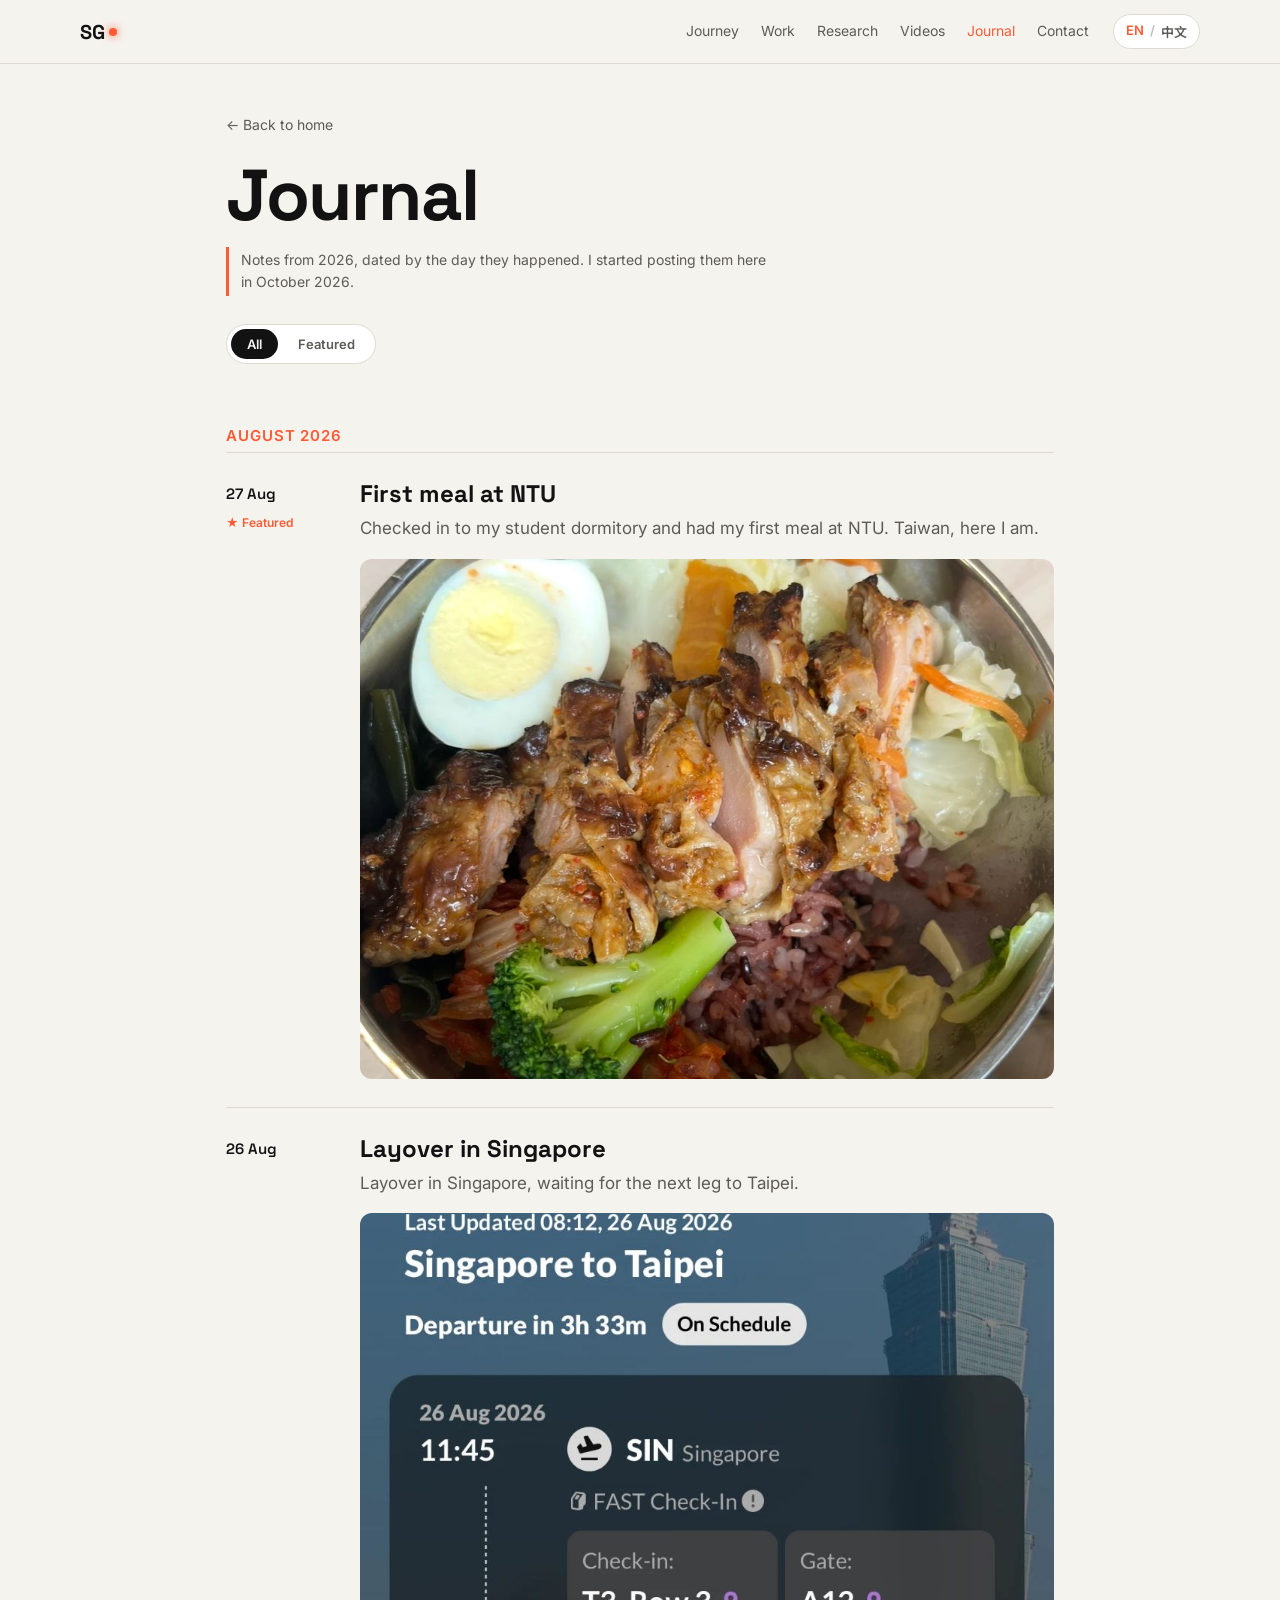
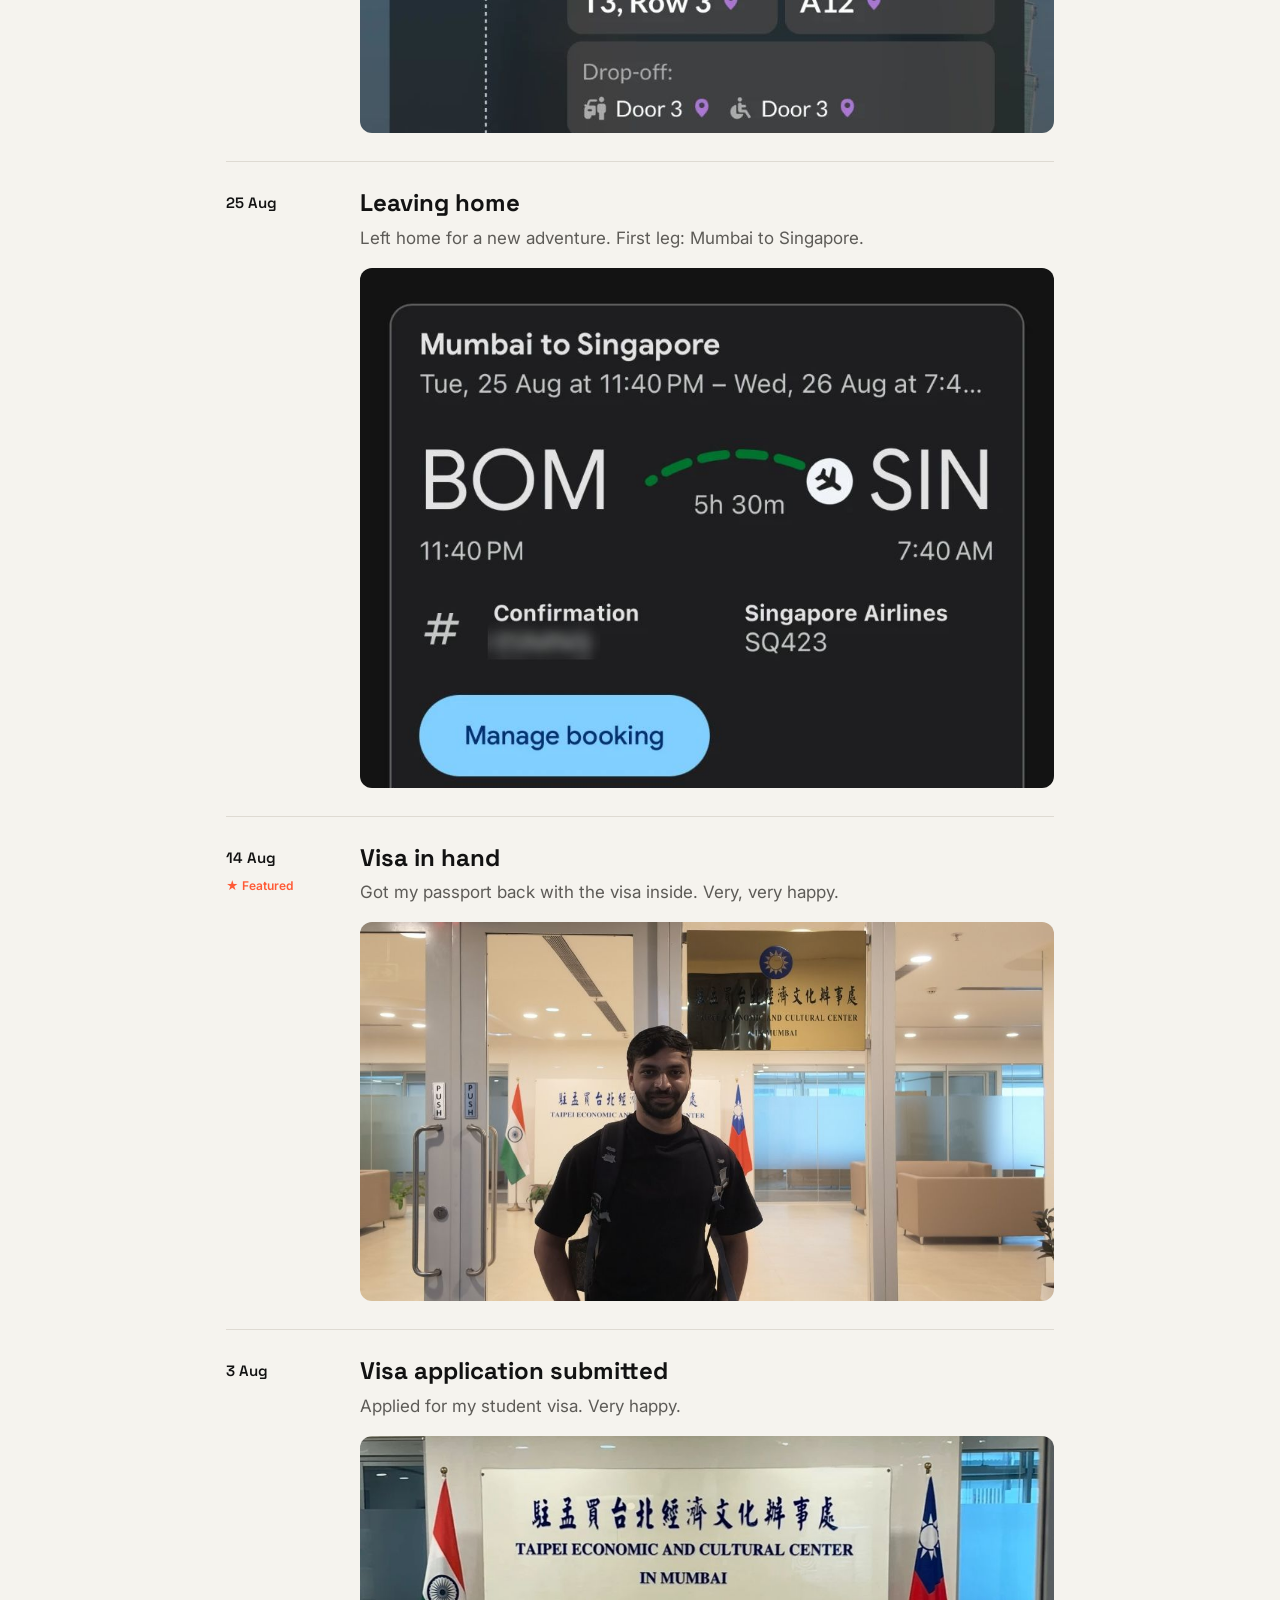
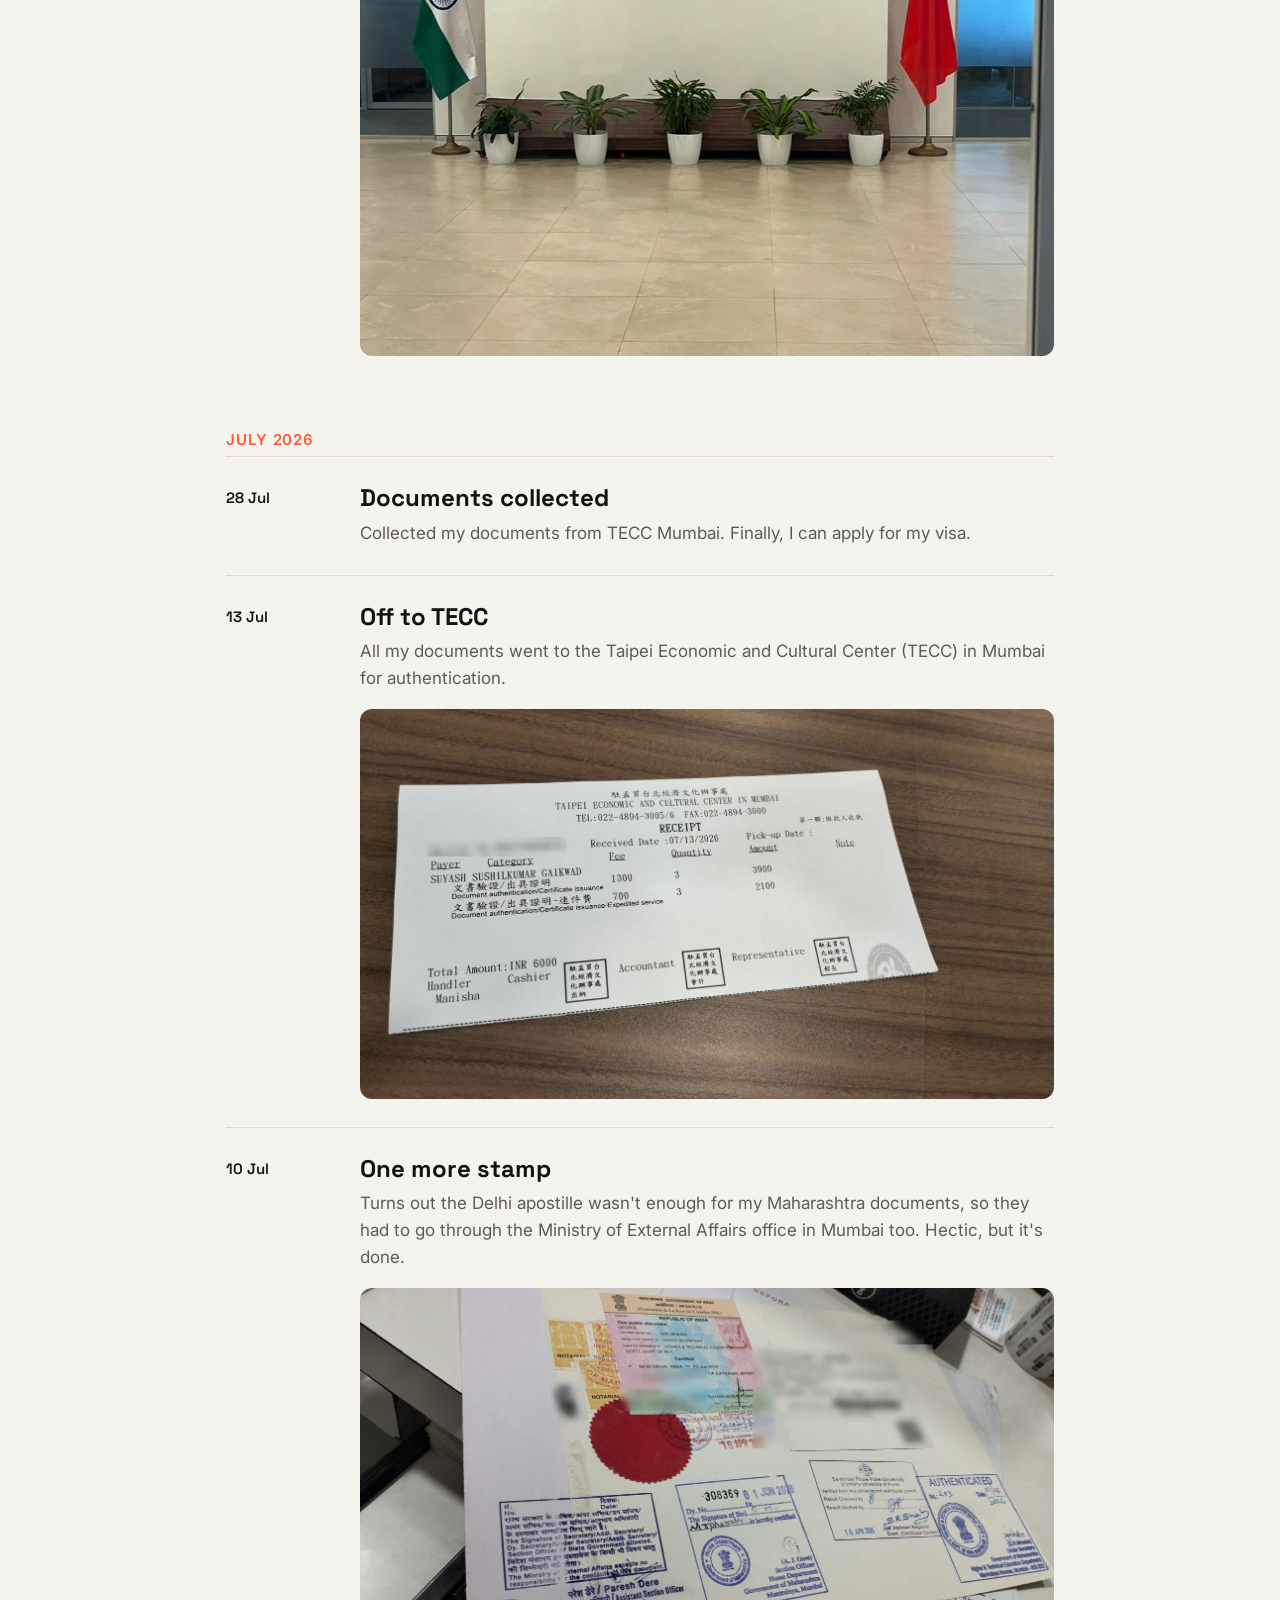
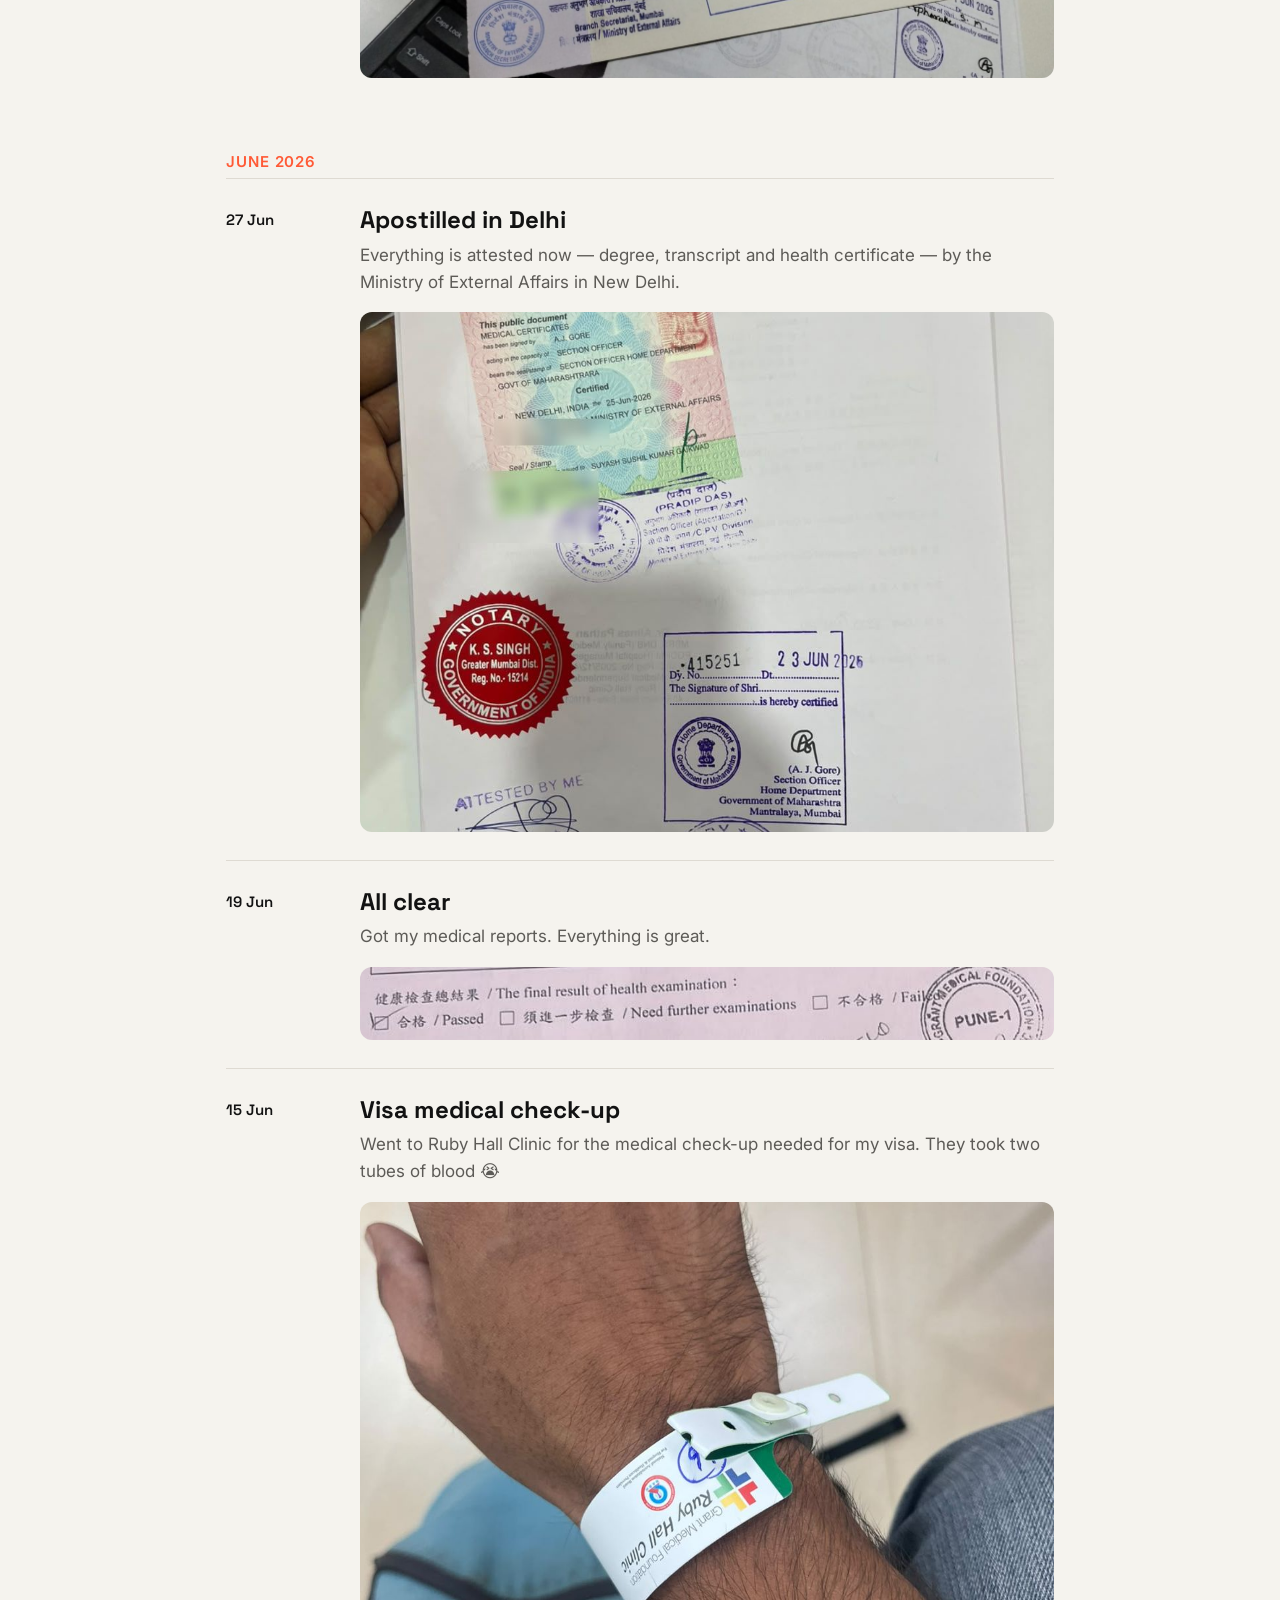
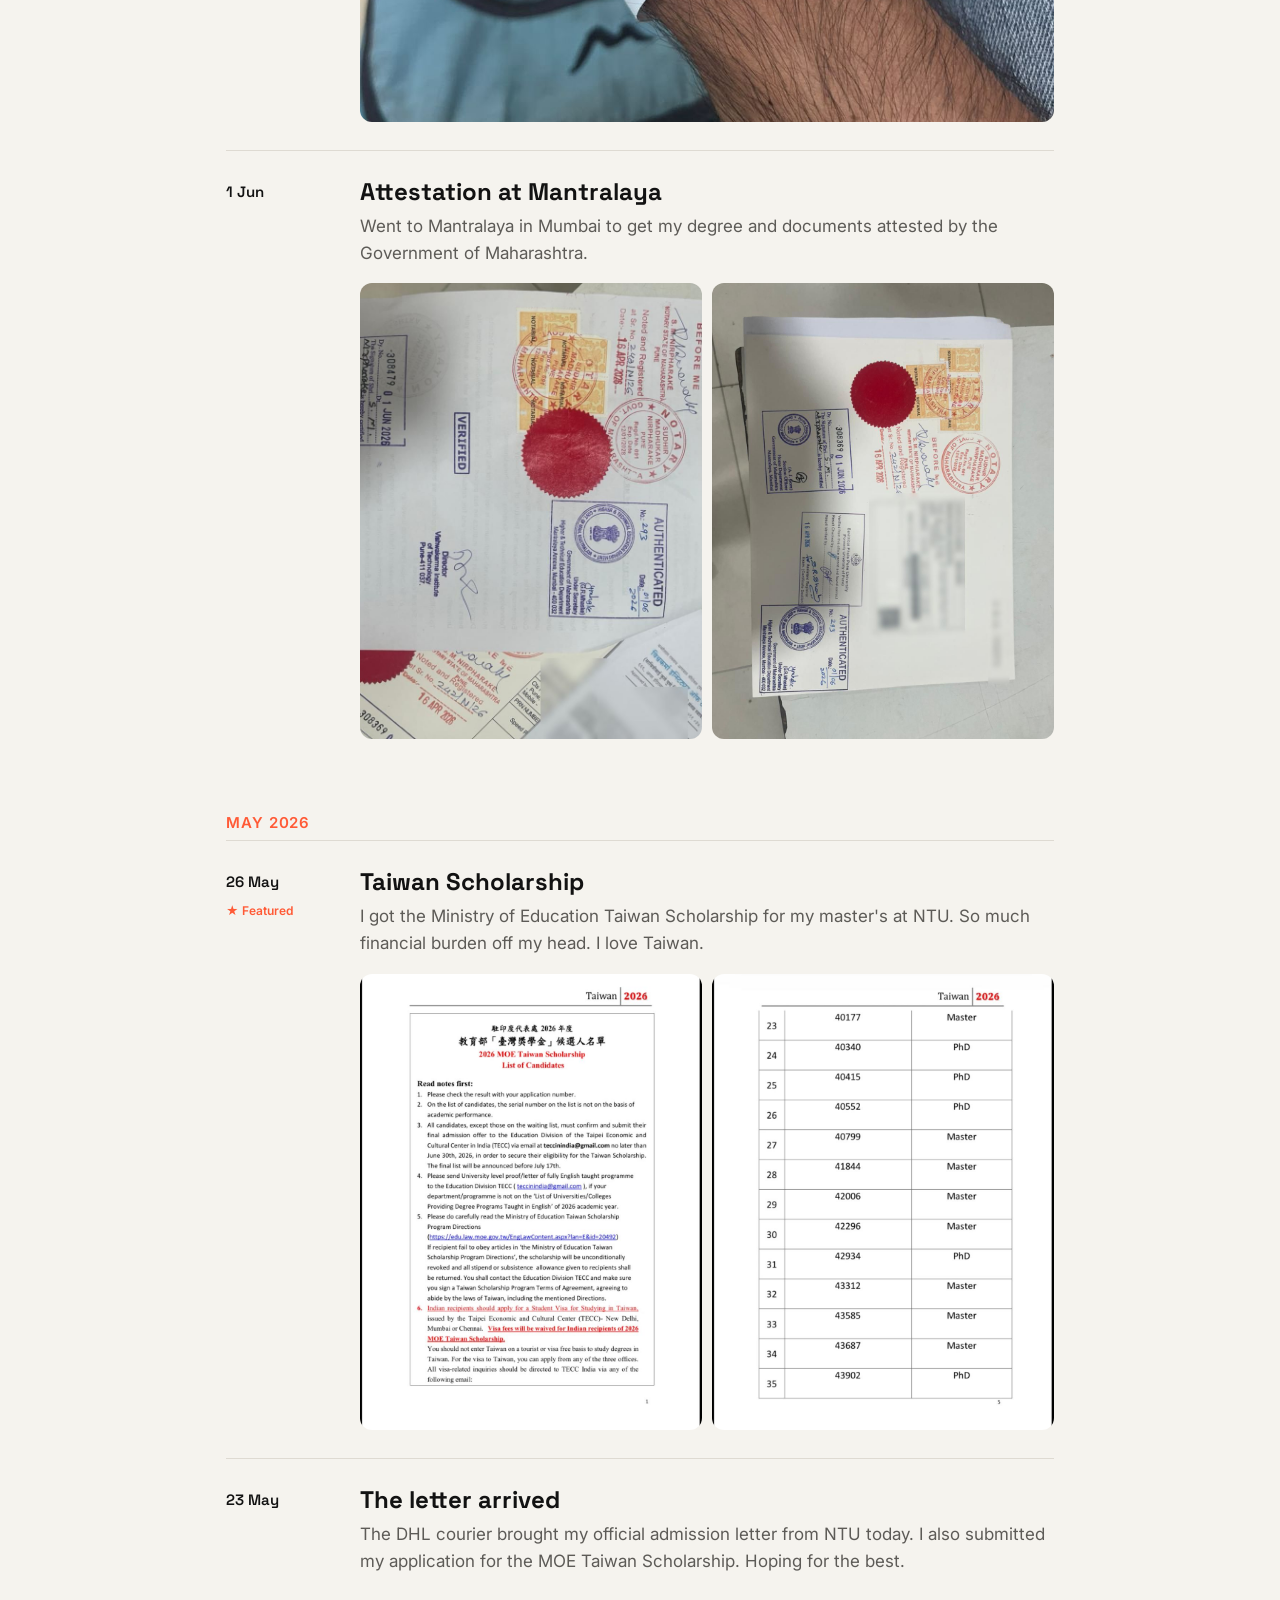
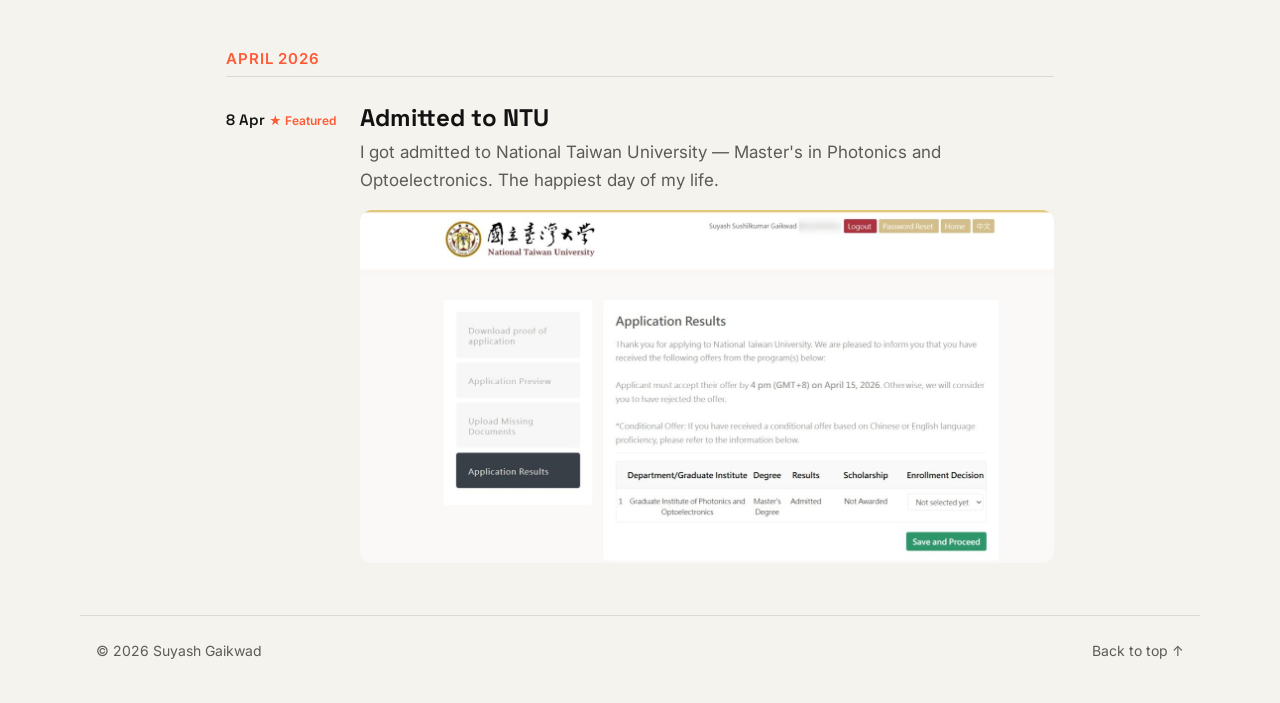
==== journal.html @ f6c8d6f5 "Add journal with first 15 posts (Apr–Aug 2026) Co-Authored-By: Claude Opus 5.5 <noreply@anthropic.co" ====
<!doctype html>
<html lang="en">
<head>
  <meta charset="utf-8">
  <meta name="viewport" content="width=device-width, initial-scale=1">
  <title>Journal — Suyash Gaikwad</title>
  <meta name="description" content="Suyash Gaikwad's journal: notes from 2026, from NTU admission to arriving in Taiwan.">
  <meta property="og:title" content="Journal — Suyash Gaikwad">
  <meta property="og:image" content="assets/journal/2026-08-14-visa-day.jpg">
  <link rel="icon" href="data:image/svg+xml,<svg xmlns='http://www.w3.org/2000/svg' viewBox='0 0 64 64'><rect width='64' height='64' rx='14' fill='%23111'/><circle cx='32' cy='32' r='9' fill='%23ff5a36'/><circle cx='32' cy='32' r='18' fill='none' stroke='%23ff5a36' stroke-opacity='.45' stroke-width='3'/></svg>">
  <link rel="preconnect" href="https://fonts.googleapis.com">
  <link rel="preconnect" href="https://fonts.gstatic.com" crossorigin>
  <link href="https://fonts.googleapis.com/css2?family=Space+Grotesk:wght@400;500;700&family=Inter:wght@400;500;600&family=Noto+Sans+TC:wght@400;500;700&display=swap" rel="stylesheet">
  <link rel="stylesheet" href="style.css">
</head>
<body>

<header class="nav" id="top">
  <a href="index.html" class="logo" aria-label="Home">SG<span class="dot"></span></a>
  <nav class="links" aria-label="Sections">
    <a href="index.html#journey" data-i18n="nav.journey">Journey</a>
    <a href="index.html#work" data-i18n="nav.work">Work</a>
    <a href="index.html#research" data-i18n="nav.research">Research</a>
    <a href="index.html#videos" data-i18n="nav.videos">Videos</a>
    <a href="journal.html" class="current" data-i18n="nav.journal">Journal</a>
    <a href="index.html#contact" data-i18n="nav.contact">Contact</a>
  </nav>
  <button class="lang" id="langToggle" aria-label="Switch language">
    <span data-l="en">EN</span><span class="sep">/</span><span data-l="zh">中文</span>
  </button>
</header>

<main class="section journal">
  <a class="back" href="index.html" data-i18n="journal.home">← Back to home</a>
  <h1 class="h" data-i18n="journal.h">Journal</h1>
  <p class="note" data-i18n="journal.note">Notes from 2026, dated by the day they happened. I started posting them here in October 2026.</p>
  <div class="filter" role="group" aria-label="Filter posts">
    <button data-f="all">All</button>
    <button data-f="featured">Featured</button>
  </div>
  <div id="journalList"></div>
</main>

<dialog id="lightbox" aria-label="Image viewer"><img alt=""></dialog>

<footer class="foot">
  <p>© 2026 Suyash Gaikwad</p>
  <a href="#top" data-i18n="foot.top">Back to top ↑</a>
</footer>

<script src="posts.js"></script>
<script src="journal.js"></script>
<script src="main.js"></script>
</body>
</html>
---- style.css ----
:root {
  --bg: #f5f3ee;
  --surface: #ffffff;
  --ink: #121212;
  --muted: #5d5b57;
  --line: #dedad2;
  --laser: #ff5a36;
  --photon: #3b5bff;
  --glow: rgba(255, 90, 54, 0.35);
  --radius: 18px;
  --max: 1120px;
  --font: "Inter", "Noto Sans TC", system-ui, sans-serif;
  --display: "Space Grotesk", "Noto Sans TC", system-ui, sans-serif;
}
@media (prefers-color-scheme: dark) {
  :root:not([data-theme="light"]) {
    --bg: #0c0d12;
    --surface: #15171f;
    --ink: #f1efe9;
    --muted: #a3a19c;
    --line: #2a2c36;
    --glow: rgba(255, 90, 54, 0.5);
  }
}
:root[data-theme="dark"] {
  --bg: #0c0d12; --surface: #15171f; --ink: #f1efe9; --muted: #a3a19c; --line: #2a2c36; --glow: rgba(255, 90, 54, 0.5);
}

*, *::before, *::after { box-sizing: border-box; }
html { scroll-behavior: smooth; scroll-padding-top: 80px; }
body {
  margin: 0;
  background: var(--bg);
  color: var(--ink);
  font: 16px/1.6 var(--font);
  -webkit-font-smoothing: antialiased;
  overflow-x: hidden;
}
html[lang="zh-Hant"] body { line-height: 1.75; letter-spacing: 0.02em; }
img { max-width: 100%; height: auto; display: block; }
a { color: inherit; }
h1, h2, h3 { font-family: var(--display); margin: 0; line-height: 1.1; }
p { margin: 0; }
ul, ol { margin: 0; padding: 0; list-style: none; }

/* NAV */
.nav {
  position: sticky; top: 0; z-index: 10;
  display: flex; align-items: center; gap: 24px;
  padding: 14px max(16px, calc((100vw - var(--max)) / 2));
  background: color-mix(in srgb, var(--bg) 82%, transparent);
  backdrop-filter: blur(12px);
  border-bottom: 1px solid var(--line);
}
.logo { font: 700 20px var(--display); text-decoration: none; display: flex; align-items: center; gap: 4px; }
.logo .dot { width: 8px; height: 8px; border-radius: 50%; background: var(--laser); box-shadow: 0 0 10px var(--laser); }
.links { display: flex; gap: 22px; margin-left: auto; }
.links a { text-decoration: none; font-size: 14px; color: var(--muted); transition: color .2s; }
.links a:hover { color: var(--ink); }
.lang {
  font: 600 13px var(--font); color: var(--muted);
  background: var(--surface); border: 1px solid var(--line); border-radius: 99px;
  padding: 7px 12px; cursor: pointer; display: flex; gap: 6px;
}
.lang span[data-l].on { color: var(--laser); }
.lang .sep { opacity: .4; }

/* HERO */
.hero {
  position: relative;
  max-width: var(--max); margin: 0 auto;
  padding: 72px 16px 56px;
  display: grid; grid-template-columns: 1.2fr 0.8fr; gap: 48px; align-items: center;
}
.waves {
  position: absolute; inset: 0; z-index: -1; pointer-events: none;
  background:
    repeating-radial-gradient(circle at 85% 30%, transparent 0 22px, color-mix(in srgb, var(--photon) 10%, transparent) 22px 23px),
    repeating-radial-gradient(circle at 60% 90%, transparent 0 22px, color-mix(in srgb, var(--laser) 9%, transparent) 22px 23px);
  mask-image: radial-gradient(ellipse at 70% 50%, #000 20%, transparent 70%);
  -webkit-mask-image: radial-gradient(ellipse at 70% 50%, #000 20%, transparent 70%);
  animation: drift 18s ease-in-out infinite alternate;
}
@keyframes drift { to { background-position: 30px -20px, -25px 15px; } }
.badge {
  display: inline-flex; align-items: center; gap: 10px;
  font-size: 13px; font-weight: 600;
  background: var(--surface); border: 1px solid var(--line);
  padding: 6px 14px; border-radius: 99px; margin-bottom: 28px;
}
.pulse { width: 8px; height: 8px; border-radius: 50%; background: #22c55e; box-shadow: 0 0 0 0 rgba(34,197,94,.6); animation: pulse 2s infinite; }
@keyframes pulse { to { box-shadow: 0 0 0 10px rgba(34,197,94,0); } }
.kicker { color: var(--muted); font-size: 18px; }
.hero h1 { font-size: clamp(56px, 10vw, 112px); letter-spacing: -0.04em; margin: 6px 0 14px; }
.tagline {
  font: 500 clamp(22px, 3vw, 30px) var(--display);
  background: linear-gradient(90deg, var(--laser), var(--photon));
  -webkit-background-clip: text; background-clip: text; color: transparent;
  margin-bottom: 16px;
}
.sub { color: var(--muted); max-width: 46ch; font-size: 17px; }
.cta { display: flex; flex-wrap: wrap; gap: 12px; margin-top: 30px; }
.btn {
  display: inline-block; text-decoration: none; font-weight: 600; font-size: 15px;
  padding: 12px 22px; border-radius: 99px; border: 1px solid var(--ink);
  transition: transform .2s, box-shadow .2s;
}
.btn:hover { transform: translateY(-2px); }
.btn.primary { background: var(--ink); color: var(--bg); }
.btn.primary:hover { box-shadow: 0 8px 24px var(--glow); }
.btn.big { font-size: clamp(16px, 3.5vw, 22px); padding: 16px 28px; }
.hero-photo { margin: 0; position: relative; }
.hero-photo img {
  border-radius: 200px 200px var(--radius) var(--radius);
  aspect-ratio: 4 / 5; object-fit: cover; object-position: 60% 62%; width: 100%; max-height: 74vh;
  box-shadow: 0 30px 60px -20px rgba(0,0,0,.35);
}
.hero-photo figcaption, figcaption { font-size: 13px; color: var(--muted); margin-top: 10px; }

/* STATS */
.stats {
  max-width: var(--max); margin: 0 auto 40px; padding: 0 16px;
  display: grid; grid-template-columns: repeat(4, 1fr);
}
.stats > div { border-top: 2px solid var(--ink); padding: 18px 12px 0 0; }
.stats b { font: 700 clamp(26px, 4vw, 40px) var(--display); display: block; }
.stats span { color: var(--muted); font-size: 14px; }

/* SECTIONS */
.section { max-width: var(--max); margin: 0 auto; padding: 88px 16px 24px; }
.h { font-size: clamp(32px, 5vw, 52px); letter-spacing: -0.02em; display: flex; align-items: baseline; gap: 16px; margin-bottom: 14px; }
.num { font: 500 14px var(--font); color: var(--laser); letter-spacing: .1em; }
.lede { color: var(--muted); font-size: 18px; max-width: 52ch; margin-bottom: 40px; }
.tag { font-size: 12px; font-weight: 600; text-transform: uppercase; letter-spacing: .08em; color: var(--laser); margin-bottom: 8px; }

/* JOURNEY BEAM */
.beam { position: relative; padding-left: 40px; }
.beam::before {
  content: ""; position: absolute; left: 9px; top: 6px; bottom: 6px; width: 3px; border-radius: 3px;
  background: linear-gradient(var(--line), var(--line));
}
.beam::after {
  content: ""; position: absolute; left: 9px; top: 6px; width: 3px; border-radius: 3px;
  height: var(--progress, 0%);
  background: linear-gradient(var(--photon), var(--laser));
  box-shadow: 0 0 14px var(--glow);
  transition: height .15s linear;
}
.node { position: relative; padding: 0 0 44px; opacity: .35; transform: translateY(14px); transition: opacity .6s, transform .6s; }
.node.lit { opacity: 1; transform: none; }
.node::before {
  content: ""; position: absolute; left: -38px; top: 4px; width: 16px; height: 16px; border-radius: 50%;
  background: var(--bg); border: 3px solid var(--line); transition: all .4s;
}
.node.lit::before { border-color: var(--laser); background: var(--laser); box-shadow: 0 0 0 6px var(--glow); }
.node time { font: 600 13px var(--font); color: var(--muted); letter-spacing: .04em; }
.node h3 { font-size: clamp(20px, 2.6vw, 26px); margin: 4px 0 4px; }
.node .place { color: var(--muted); font-size: 14px; margin-bottom: 6px; }
.node img { margin-top: 16px; border-radius: var(--radius); width: min(520px, 100%); aspect-ratio: 4 / 3; object-fit: cover; }
.node img.tall { width: min(340px, 100%); aspect-ratio: 3 / 4; object-position: 50% 70%; }
.node.now h3 { color: var(--laser); }
.node.next { padding-bottom: 0; }
.node.next::before { border-style: dashed; }
.node.next h3 { background: linear-gradient(90deg, var(--laser), var(--photon)); -webkit-background-clip: text; background-clip: text; color: transparent; }

/* WORK */
.cards { display: grid; grid-template-columns: repeat(6, 1fr); gap: 16px; margin-top: 32px; }
.card {
  grid-column: span 2;
  background: var(--surface); border: 1px solid var(--line); border-radius: var(--radius);
  padding: 26px; display: flex; flex-direction: column; gap: 12px;
  transition: transform .25s, box-shadow .25s, border-color .25s;
}
.card:hover { transform: translateY(-4px); border-color: var(--laser); box-shadow: 0 18px 40px -20px var(--glow); }
.card.feature { grid-column: span 4; grid-row: span 1; background: var(--ink); color: var(--bg); border-color: var(--ink); }
.card.feature p:not(.tag) { color: color-mix(in srgb, var(--bg) 75%, transparent); }
.card h3 { font-size: 22px; }
.card > p:not(.tag) { color: var(--muted); }
.metrics { display: flex; gap: 28px; flex-wrap: wrap; }
.metrics b { font: 700 32px var(--display); display: block; color: var(--laser); }
.metrics span { font-size: 13px; opacity: .8; }
.more { font-weight: 600; color: var(--laser); text-decoration: none; }
.chips { display: flex; flex-wrap: wrap; gap: 6px; margin-top: auto; }
.chips li { font-size: 12.5px; padding: 4px 10px; border-radius: 99px; border: 1px solid var(--line); }
.feature .chips li { border-color: color-mix(in srgb, var(--bg) 25%, transparent); }

/* RESEARCH */
.split { display: grid; grid-template-columns: 1.1fr 0.9fr; gap: 40px; align-items: center; margin-top: 32px; }
.split figure { margin: 0; }
.split img { border-radius: var(--radius); }
.pubs { display: grid; gap: 28px; }
.pubs a, .pubs span { font: 500 19px/1.35 var(--display); text-decoration: none; }
.pubs a:hover { color: var(--laser); }

/* VIDEOS */
.videos { display: grid; grid-template-columns: repeat(5, 1fr); gap: 14px; margin-bottom: 28px; }
.video { text-decoration: none; display: block; }
.video .thumb { position: relative; border-radius: 12px; overflow: hidden; aspect-ratio: 16 / 9; background: var(--line); }
.video img { width: 100%; height: 100%; object-fit: cover; transition: transform .4s; }
.video:hover img { transform: scale(1.06); }
.video .thumb::after {
  content: "▶"; position: absolute; inset: 0; display: grid; place-items: center;
  color: #fff; font-size: 22px; background: rgba(0,0,0,.25); opacity: 0; transition: opacity .3s;
}
.video:hover .thumb::after { opacity: 1; }
.video p { font-size: 13px; margin-top: 8px; color: var(--muted); line-height: 1.35; }

/* BEYOND */
.beyond .split { grid-template-columns: 1fr 0.7fr; }
.saarthi h3 { font-size: clamp(24px, 3.4vw, 36px); margin-bottom: 14px; }
.saarthi p:not(.tag) { color: var(--muted); font-size: 18px; max-width: 40ch; }
.selfie img { border-radius: 50%; aspect-ratio: 1; object-fit: cover; border: 6px solid var(--surface); box-shadow: 0 0 0 2px var(--laser), 0 20px 50px -20px var(--glow); }
.selfie figcaption { text-align: center; }

/* SKILLS */
.skills { display: grid; grid-template-columns: repeat(3, 1fr); gap: 32px 24px; margin-top: 32px; }
.skills h3 { font-size: 16px; margin-bottom: 12px; }
.skills .chips li { background: var(--surface); }

/* CONTACT */
.contact { text-align: center; padding-top: 120px; padding-bottom: 80px; }
.contact h2 { font-size: clamp(40px, 8vw, 88px); letter-spacing: -0.03em; }
.contact .lede { margin: 18px auto 0; }
.contact .cta { justify-content: center; }
.social { display: flex; justify-content: center; gap: 28px; margin-top: 28px; }
.social a { text-decoration: none; font-weight: 600; color: var(--muted); }
.social a:hover { color: var(--laser); }

.foot {
  max-width: var(--max); margin: 0 auto; padding: 24px 16px 40px;
  display: flex; justify-content: space-between; color: var(--muted); font-size: 14px;
  border-top: 1px solid var(--line);
}
.foot a { text-decoration: none; }

/* RESPONSIVE */
@media (max-width: 900px) {
  .hero { grid-template-columns: 1fr; padding-top: 40px; gap: 32px; }
  .hero-photo { max-width: 360px; }
  .cards { grid-template-columns: 1fr; }
  .card, .card.feature, .card:nth-child(n) { grid-column: auto; }
  .split, .beyond .split { grid-template-columns: 1fr; }
  .selfie { max-width: 280px; margin: 0 auto; }
  .videos { grid-template-columns: repeat(2, 1fr); }
  .skills { grid-template-columns: 1fr 1fr; }
}
@media (max-width: 640px) {
  .links { display: none; }
  .lang { margin-left: auto; }
  .stats { grid-template-columns: 1fr 1fr; row-gap: 24px; }
  .skills { grid-template-columns: 1fr; }
  .section { padding-top: 64px; }
}
@media (prefers-reduced-motion: reduce) {
  *, *::before, *::after { animation: none !important; transition: none !important; }
  .node { opacity: 1; transform: none; }
}

/* JOURNAL — home teaser */
.fposts { display: grid; grid-template-columns: repeat(3, 1fr); gap: 16px; margin-bottom: 28px; }
.fpost {
  text-decoration: none; background: var(--surface); border: 1px solid var(--line); border-radius: var(--radius);
  overflow: hidden; display: flex; flex-direction: column; transition: transform .25s, border-color .25s;
}
.fpost:hover { transform: translateY(-4px); border-color: var(--laser); }
.fpost img { aspect-ratio: 4 / 3; object-fit: cover; width: 100%; }
.fpost time { font-size: 13px; color: var(--muted); padding: 16px 20px 0; }
.fpost h3 { font-size: 20px; padding: 4px 20px 20px; }

/* JOURNAL — page */
.links a.current { color: var(--laser); }
.journal { max-width: 860px; padding-top: 48px; }
.journal h1.h { font-size: clamp(44px, 8vw, 72px); margin: 18px 0 12px; }
.back { font-size: 14px; color: var(--muted); text-decoration: none; }
.back:hover { color: var(--ink); }
.note {
  font-size: 14px; color: var(--muted); max-width: 60ch;
  border-left: 3px solid var(--laser); padding: 2px 0 2px 12px; margin-bottom: 28px;
}
.filter { display: inline-flex; gap: 4px; padding: 4px; border: 1px solid var(--line); border-radius: 99px; background: var(--surface); margin-bottom: 16px; }
.filter button {
  font: 600 13px var(--font); color: var(--muted); background: none; border: 0; border-radius: 99px;
  padding: 7px 16px; cursor: pointer;
}
.filter button.on { background: var(--ink); color: var(--bg); }
.month { font-size: 15px; font-family: var(--font); font-weight: 600; color: var(--laser); letter-spacing: .06em; text-transform: uppercase; margin: 48px 0 8px; }
.post { display: grid; grid-template-columns: 110px 1fr; gap: 24px; padding: 28px 0; border-top: 1px solid var(--line); scroll-margin-top: 90px; }
.post-meta time { font: 600 15px var(--display); }
.star { display: inline-block; margin-top: 6px; font-size: 12px; font-weight: 600; color: var(--laser); }
.post h3 { font-size: 24px; margin-bottom: 8px; }
.post h3 a { text-decoration: none; }
.post h3 a:hover { color: var(--laser); }
.post p { color: var(--muted); font-size: 17px; }
.post.flash { animation: flash 2s ease-out; }
@keyframes flash { from { background: color-mix(in srgb, var(--laser) 14%, transparent); } }
.pics { display: grid; gap: 10px; margin-top: 16px; }
.pics.n2 { grid-template-columns: 1fr 1fr; }
.pic { padding: 0; border: 0; background: none; cursor: zoom-in; border-radius: 12px; overflow: hidden; }
.pic img { width: 100%; max-height: 520px; object-fit: cover; transition: transform .4s; }
.pics.n2 .pic img { aspect-ratio: 3 / 4; }
.pic:hover img { transform: scale(1.03); }
#lightbox { border: 0; padding: 0; background: none; max-width: 94vw; max-height: 94vh; cursor: zoom-out; }
#lightbox::backdrop { background: rgba(0,0,0,.85); }
#lightbox img { max-width: 94vw; max-height: 94vh; object-fit: contain; border-radius: 8px; }

@media (max-width: 900px) {
  .fposts { grid-template-columns: 1fr; }
}
@media (max-width: 640px) {
  .post { grid-template-columns: 1fr; gap: 6px; }
  .post-meta { display: flex; gap: 12px; align-items: baseline; }
  .star { margin-top: 0; }
}
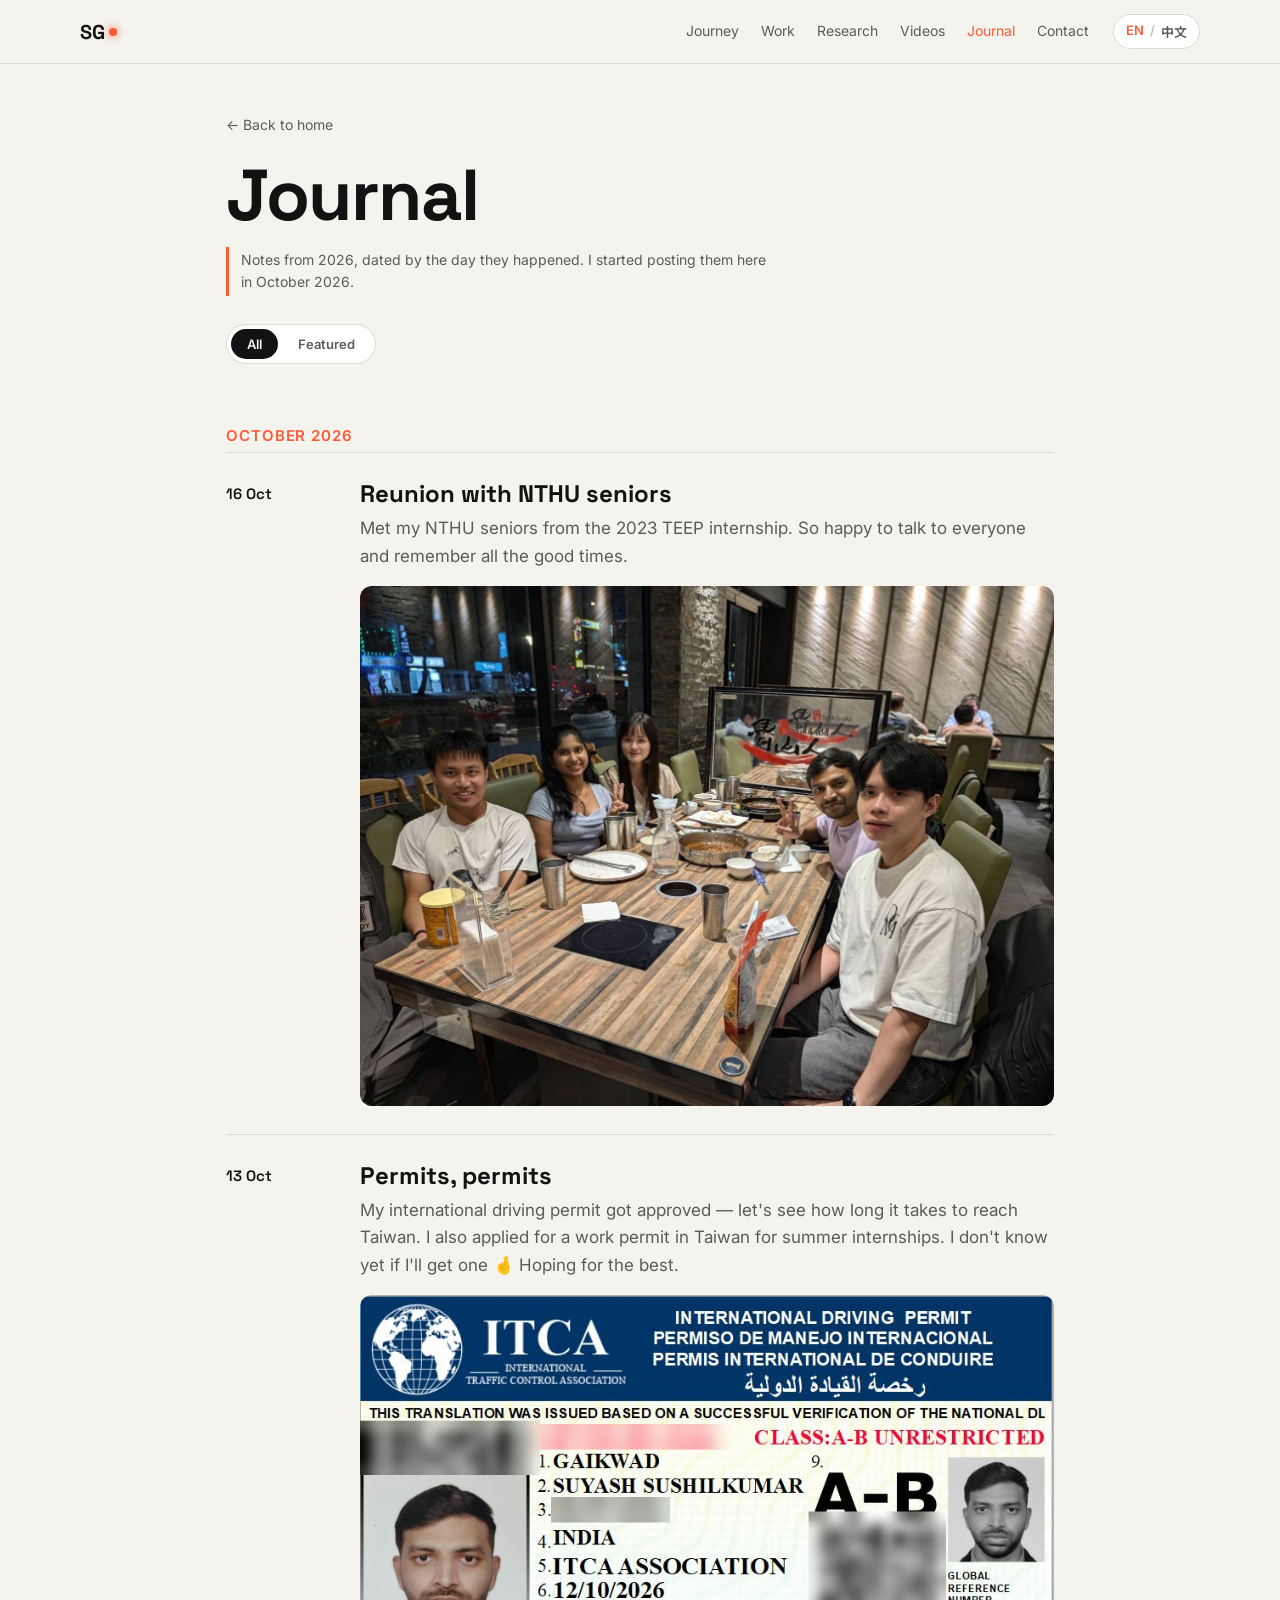
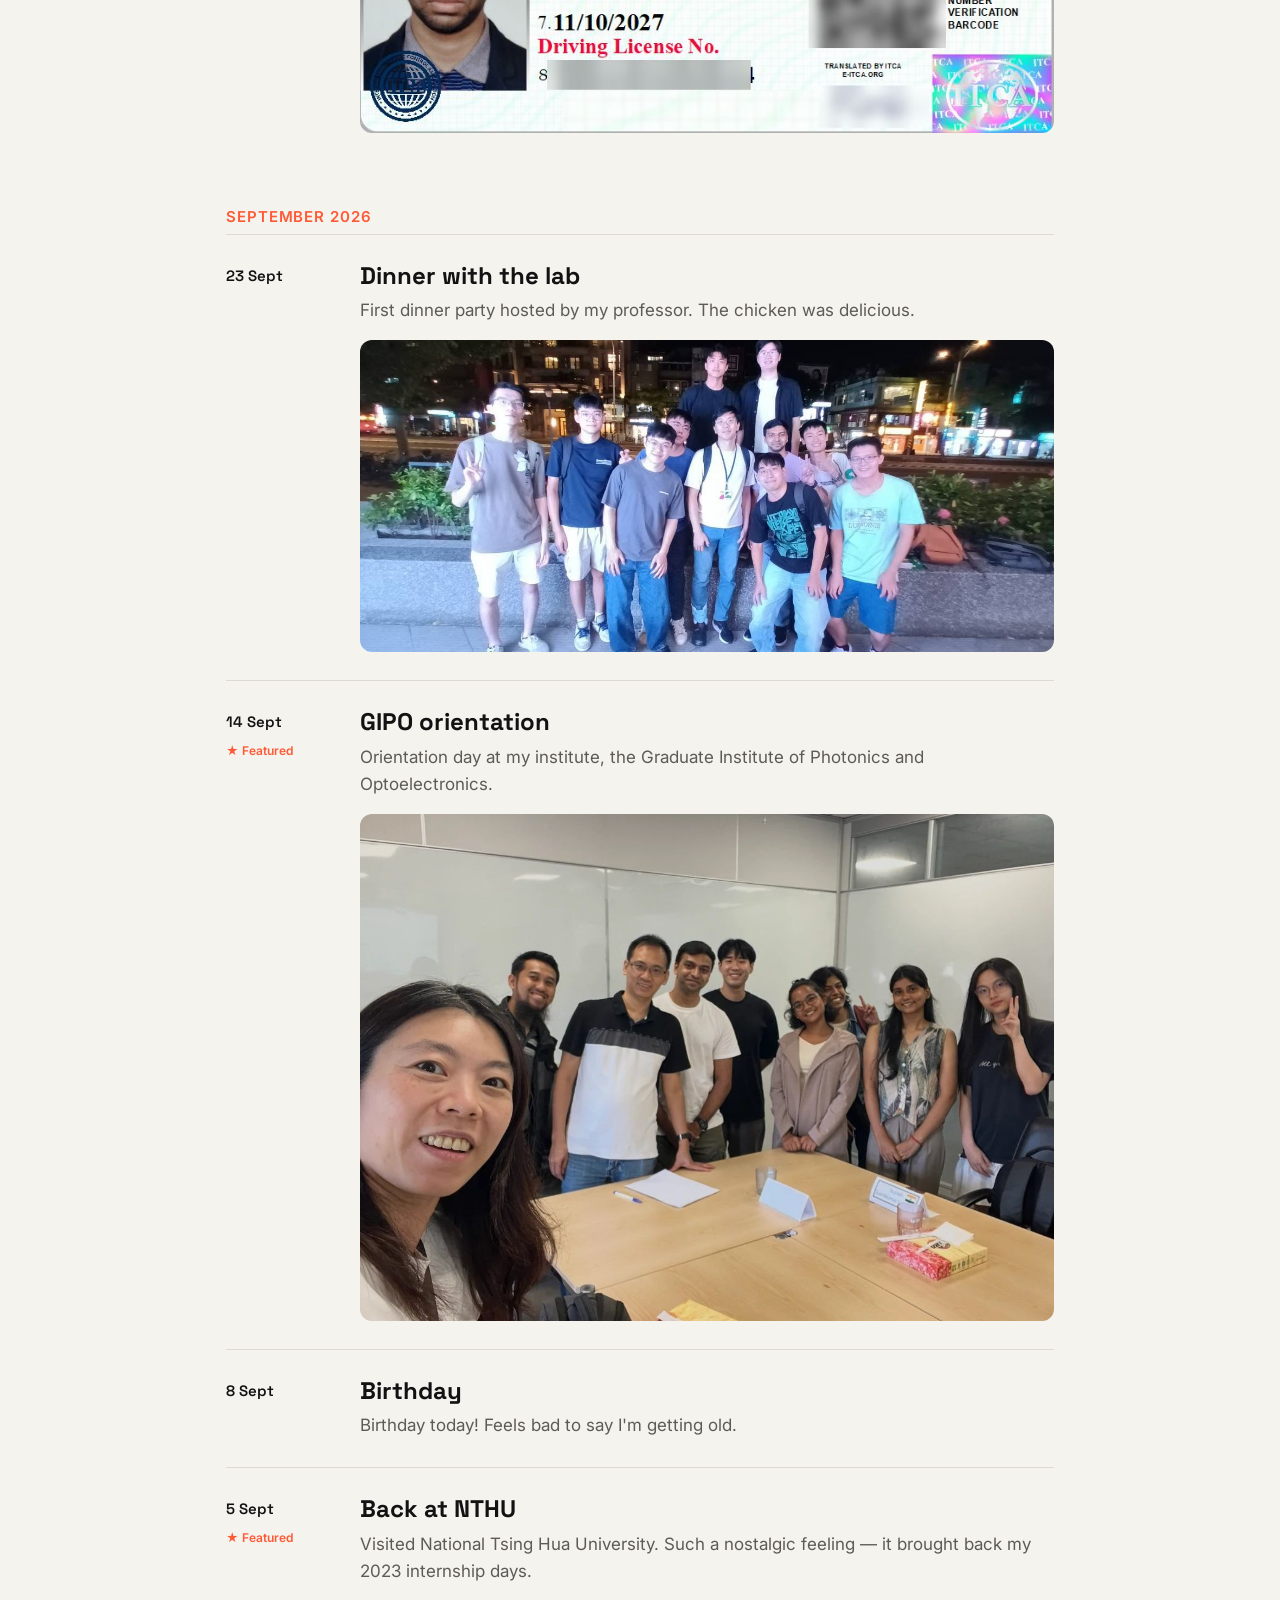
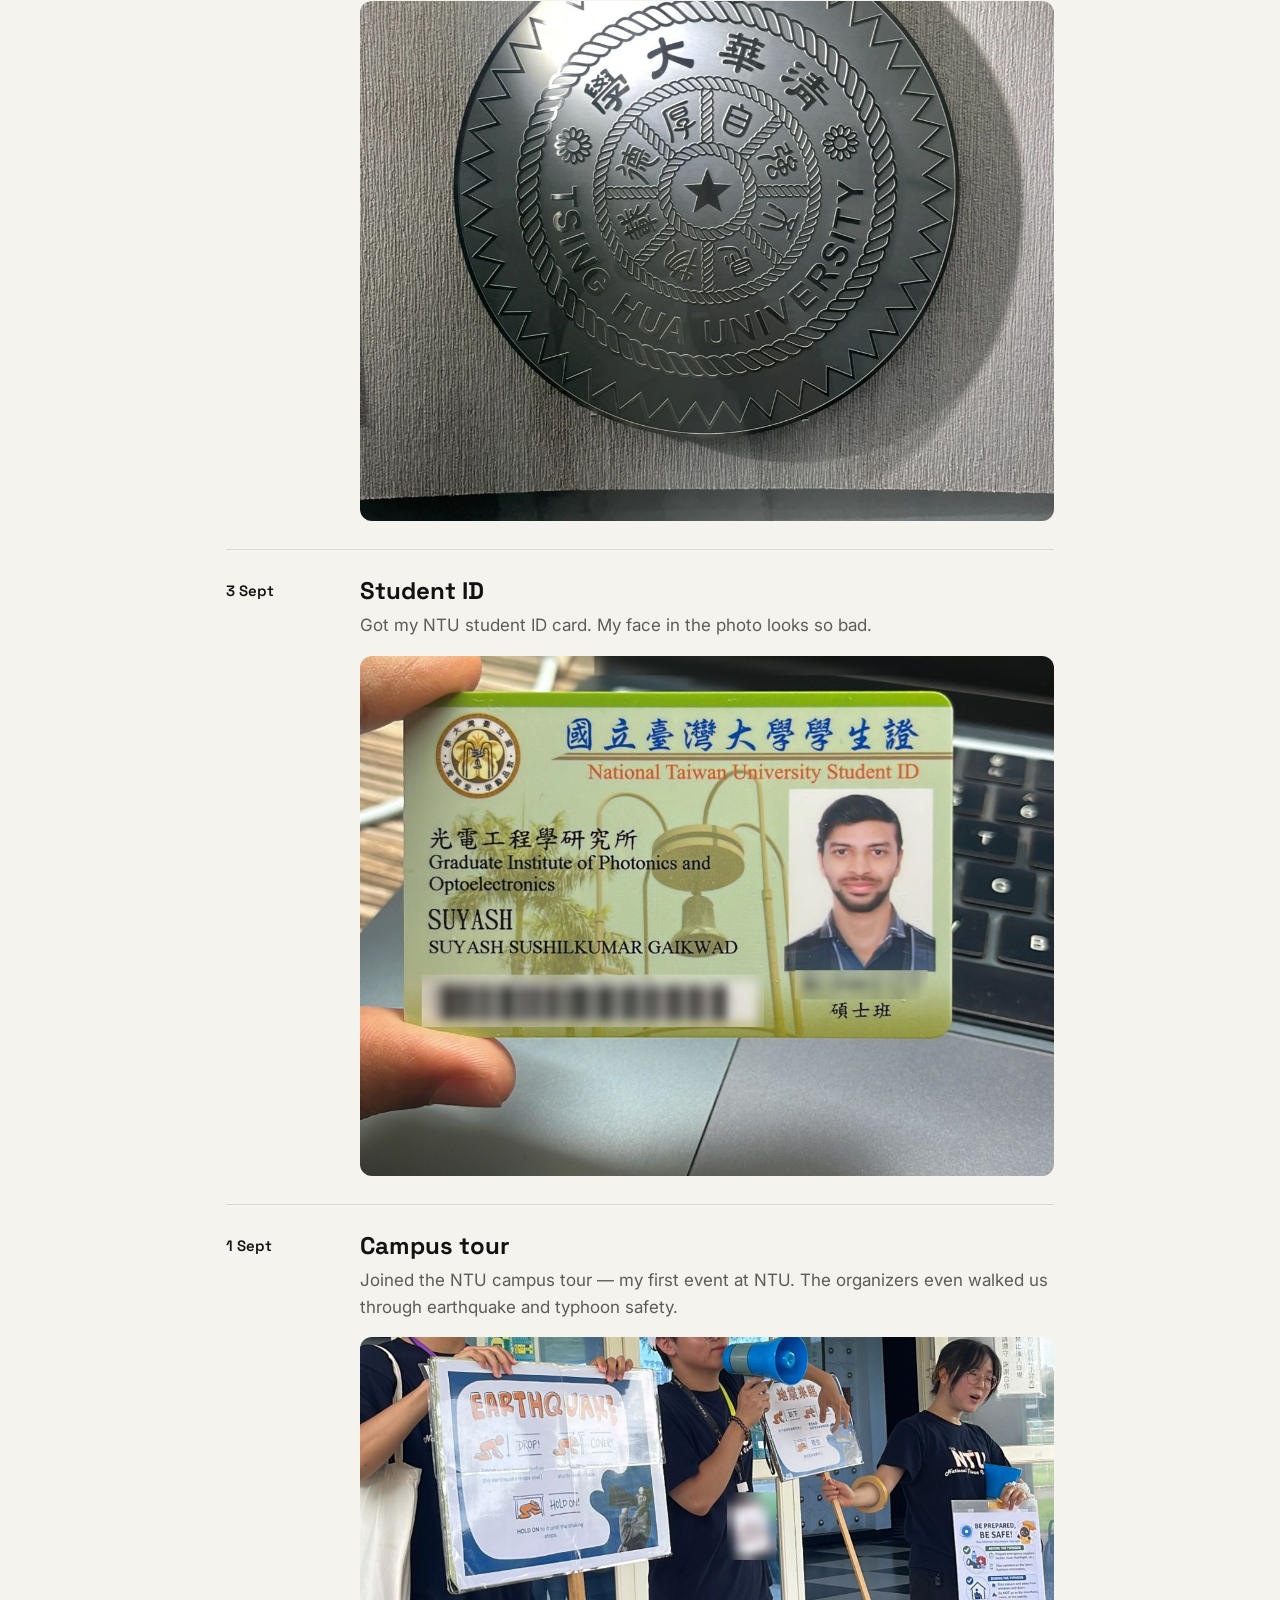
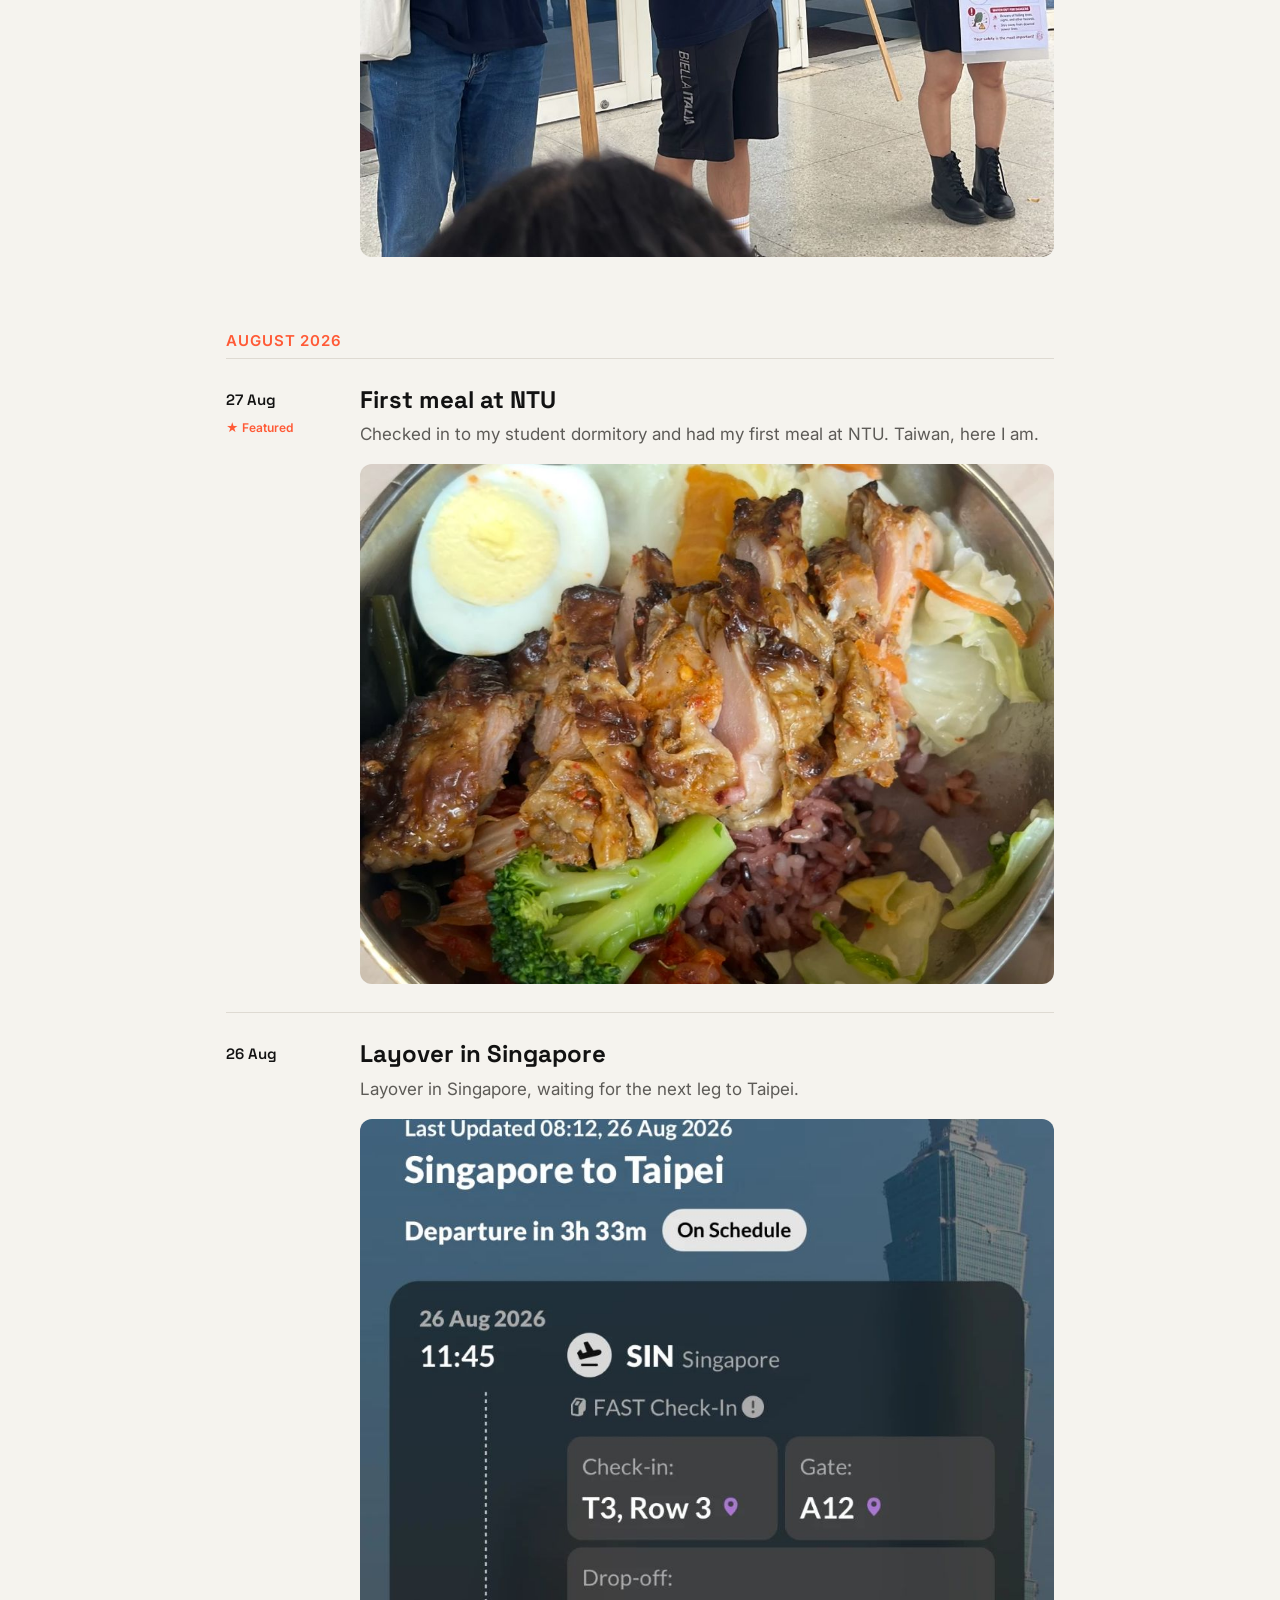
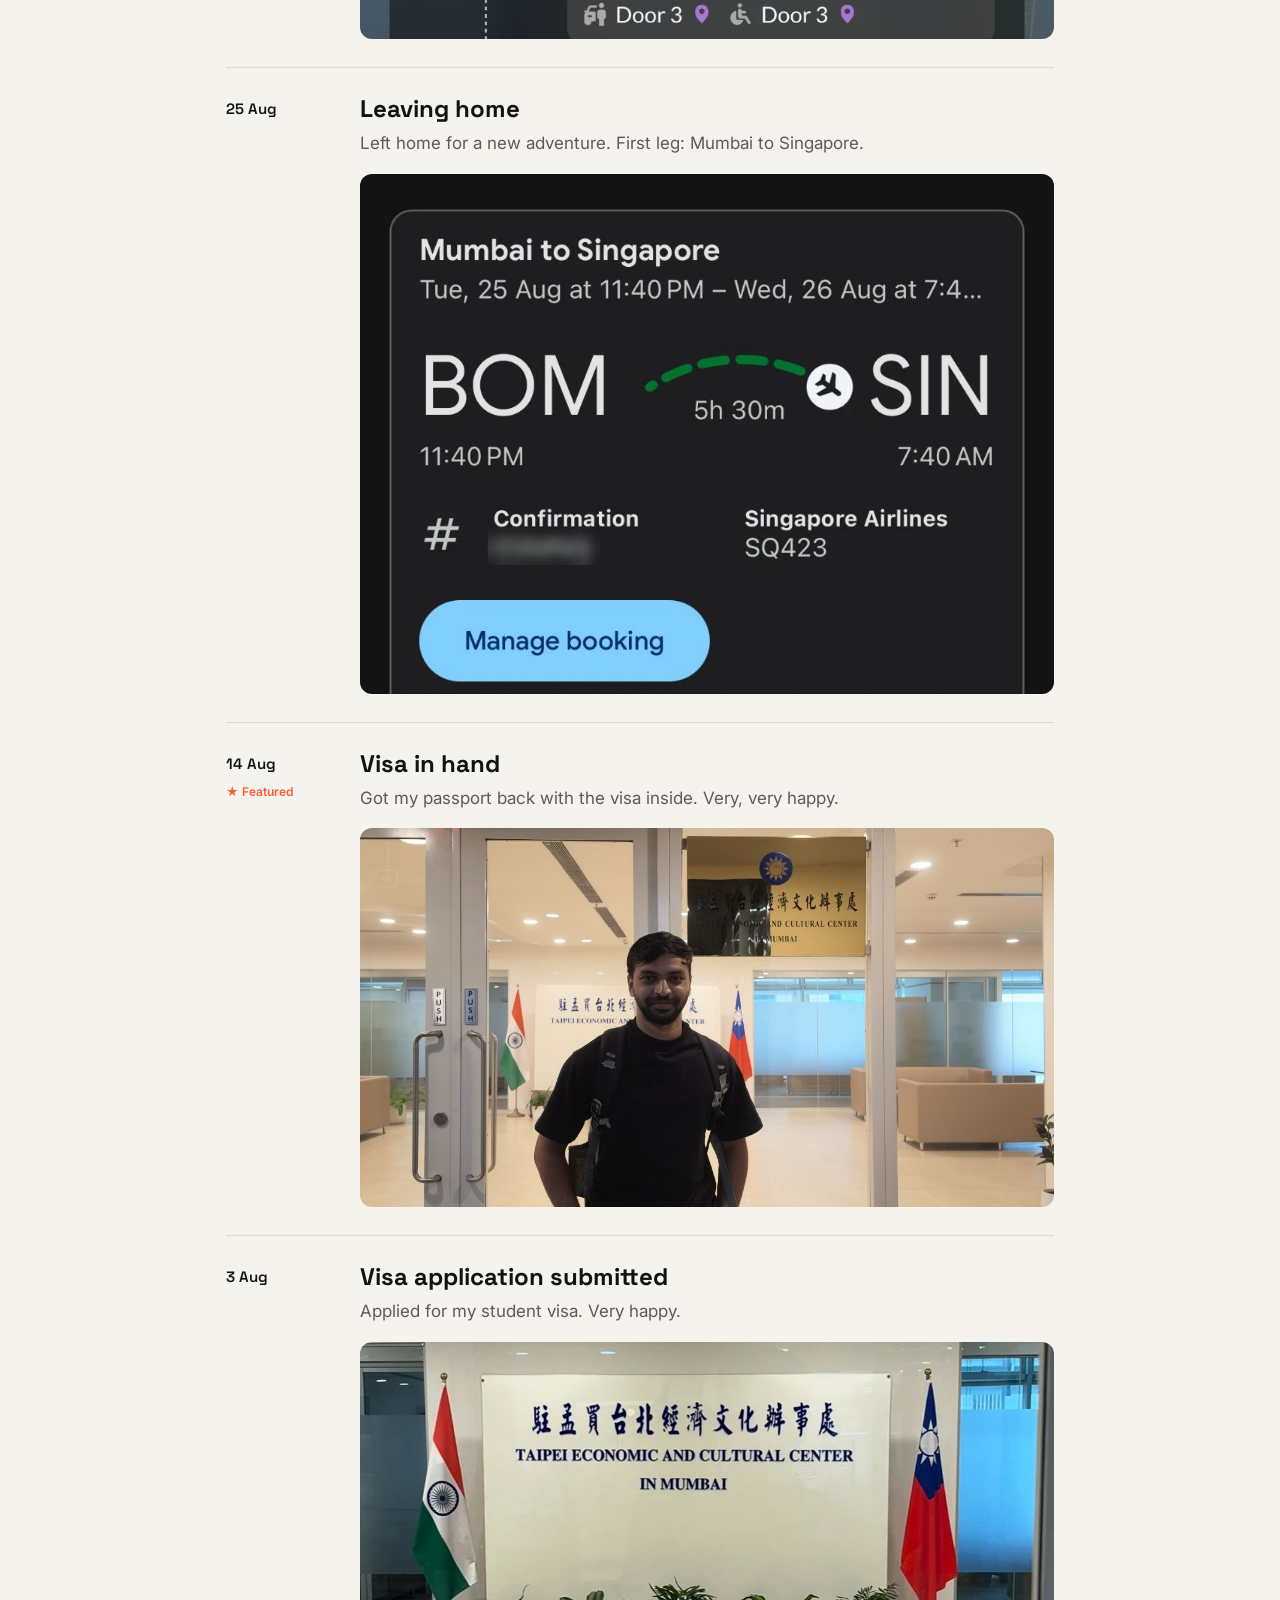
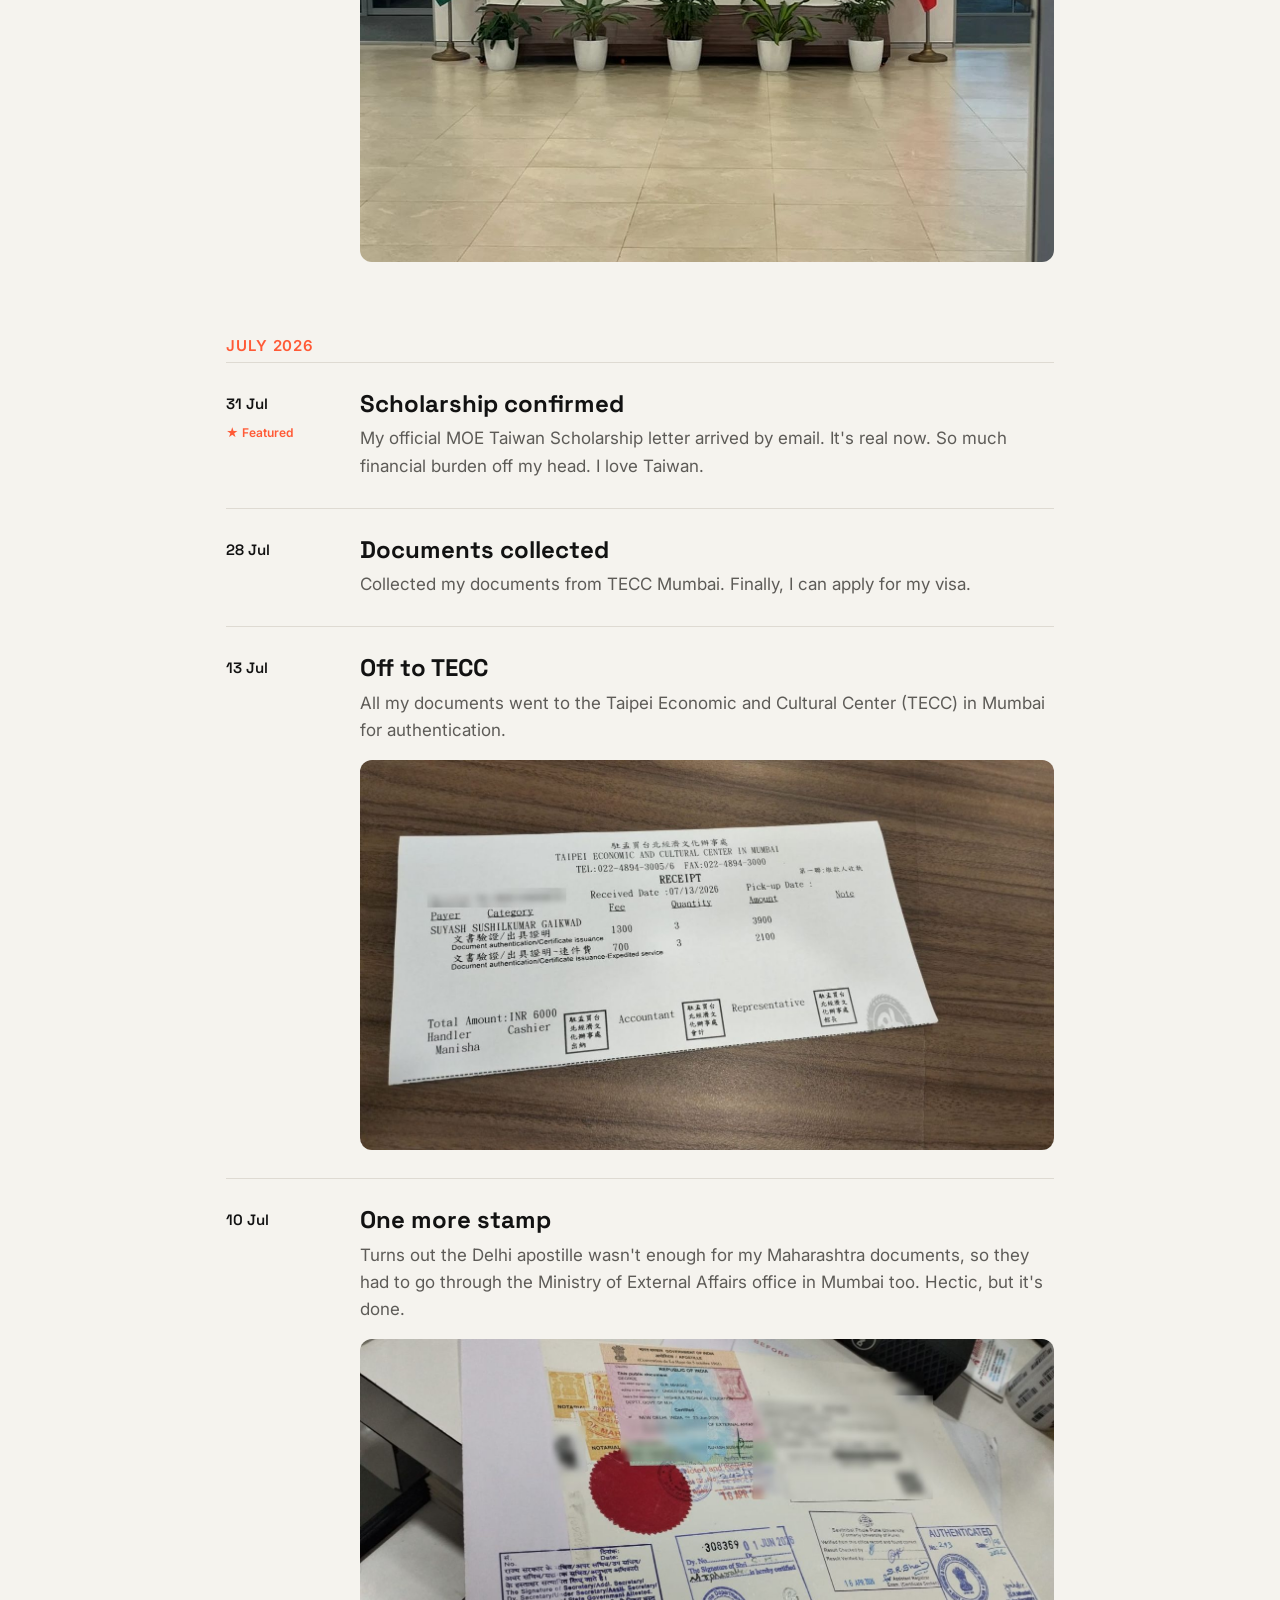
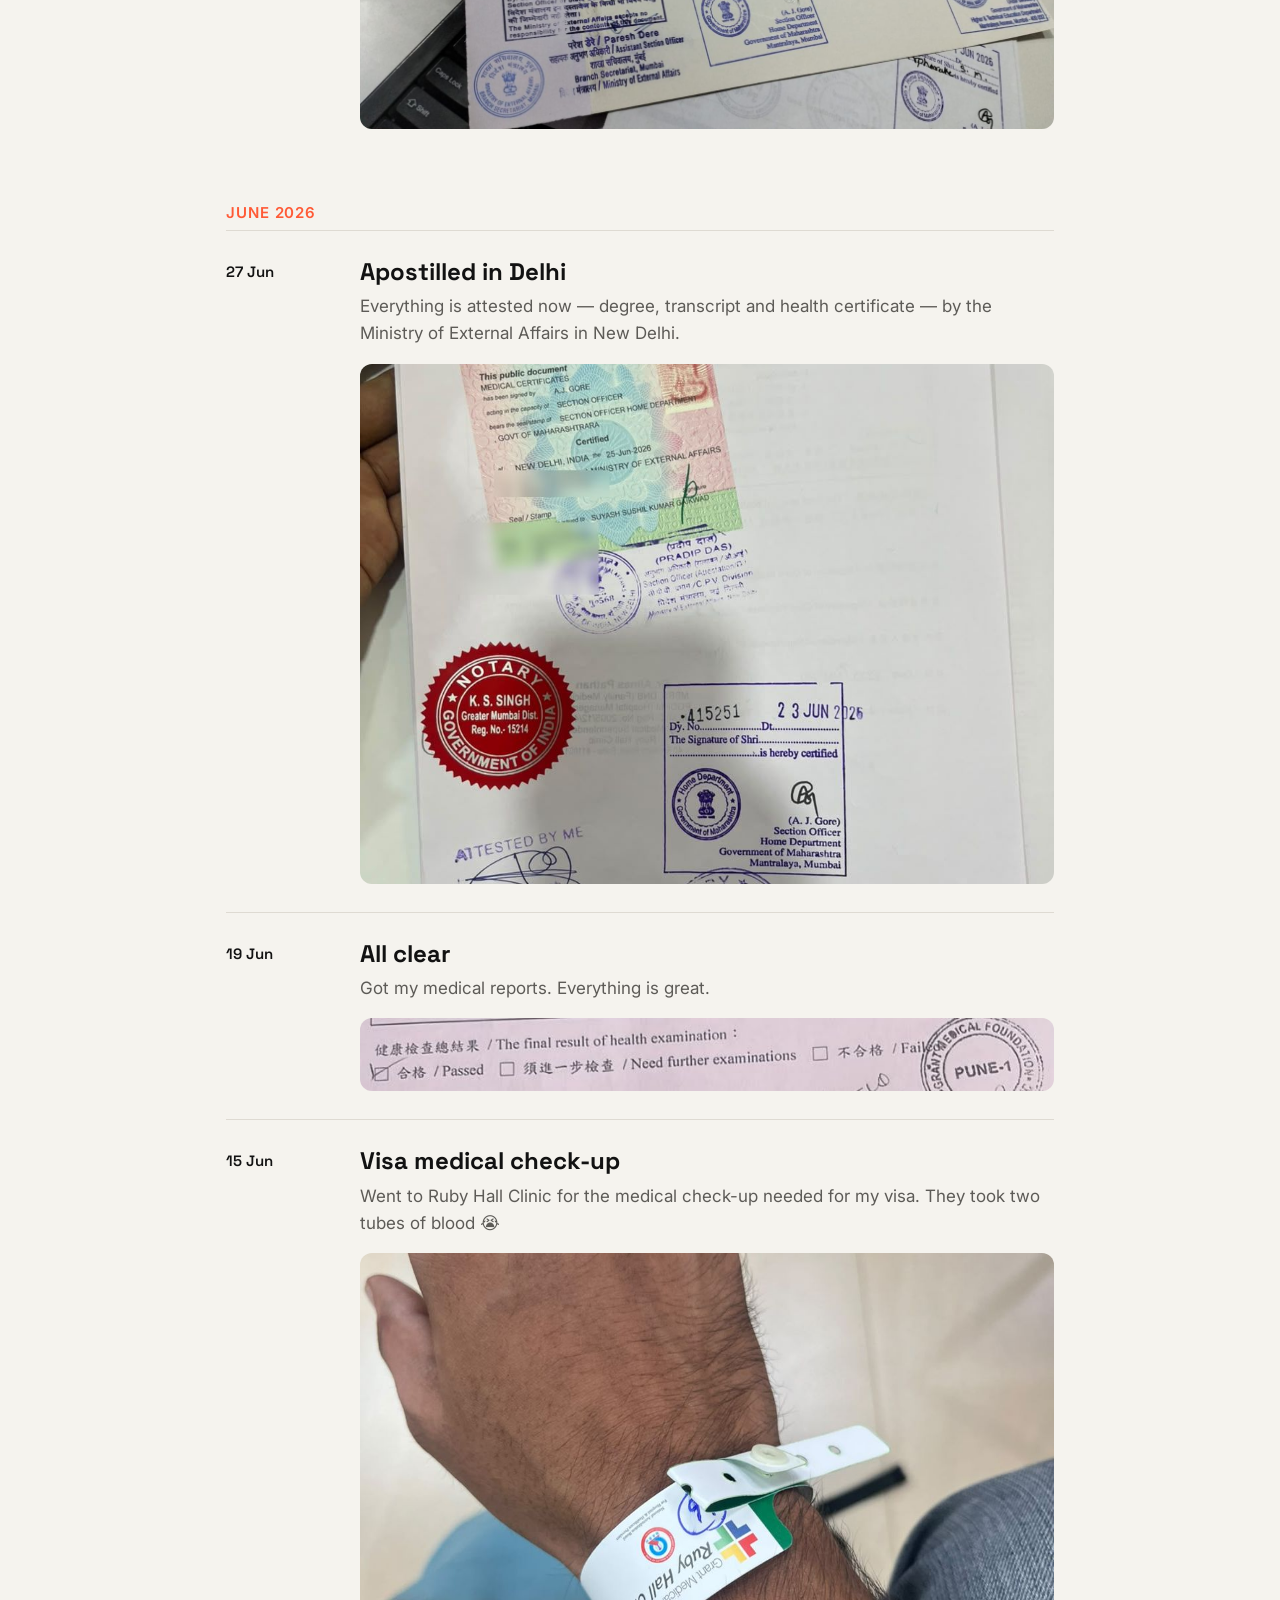
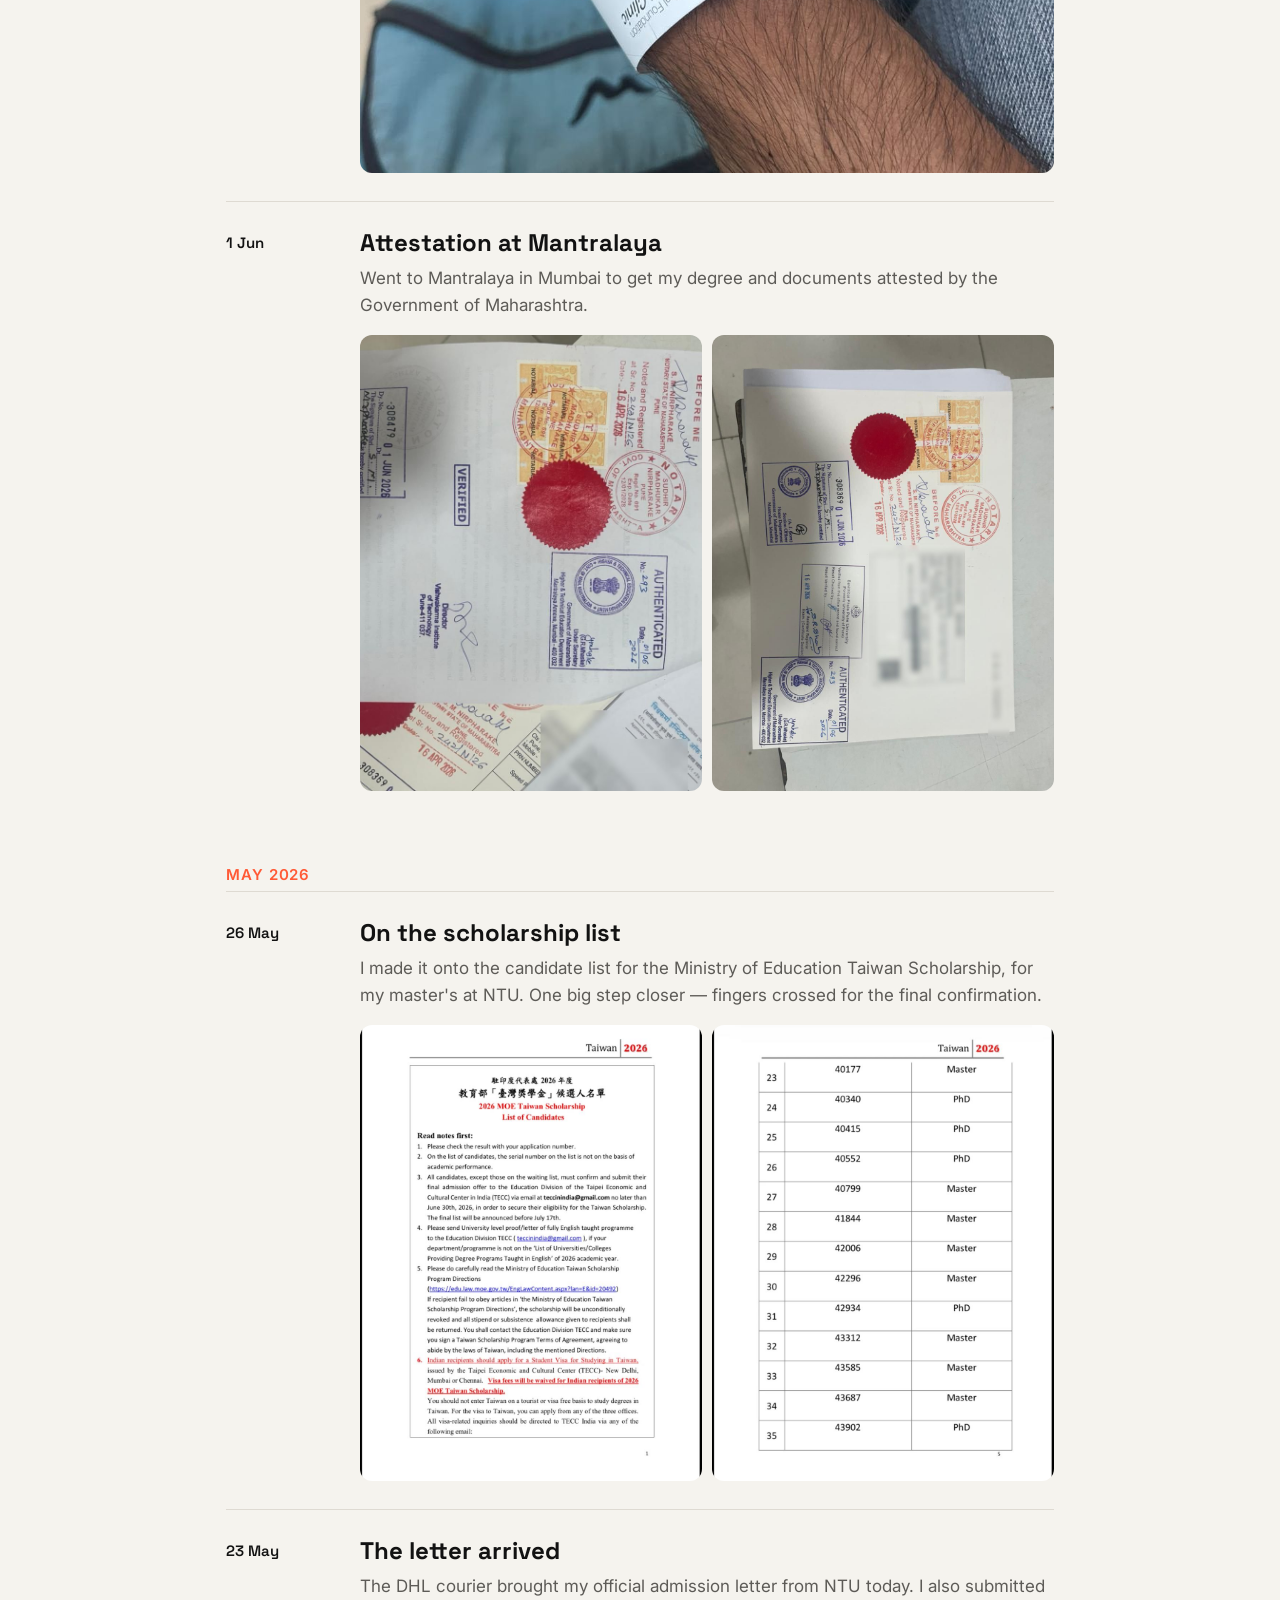
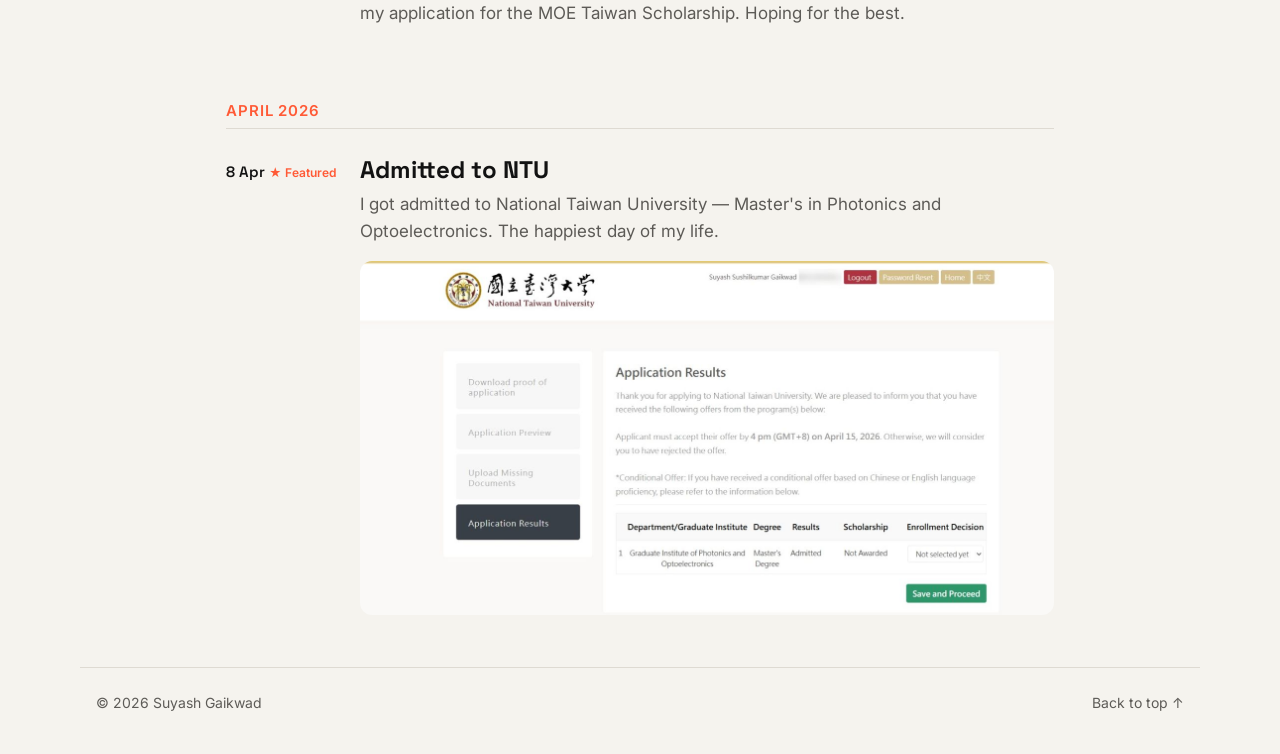
==== commit 8d8ebc19: "Version asset URLs so browsers load fresh posts after each update Co-Authored-By: Claude Opus 5.5 <n" ====
--- a/journal.html
+++ b/journal.html
@@ -11,7 +11,7 @@
   <link rel="preconnect" href="https://fonts.googleapis.com">
   <link rel="preconnect" href="https://fonts.gstatic.com" crossorigin>
   <link href="https://fonts.googleapis.com/css2?family=Space+Grotesk:wght@400;500;700&family=Inter:wght@400;500;600&family=Noto+Sans+TC:wght@400;500;700&display=swap" rel="stylesheet">
-  <link rel="stylesheet" href="style.css">
+  <link rel="stylesheet" href="style.css?v=202610170920">
 </head>
 <body>
 
@@ -48,8 +48,8 @@
   <a href="#top" data-i18n="foot.top">Back to top ↑</a>
 </footer>
 
-<script src="posts.js"></script>
-<script src="journal.js"></script>
-<script src="main.js"></script>
+<script src="posts.js?v=202610170920"></script>
+<script src="journal.js?v=202610170920"></script>
+<script src="main.js?v=202610170920"></script>
 </body>
 </html>
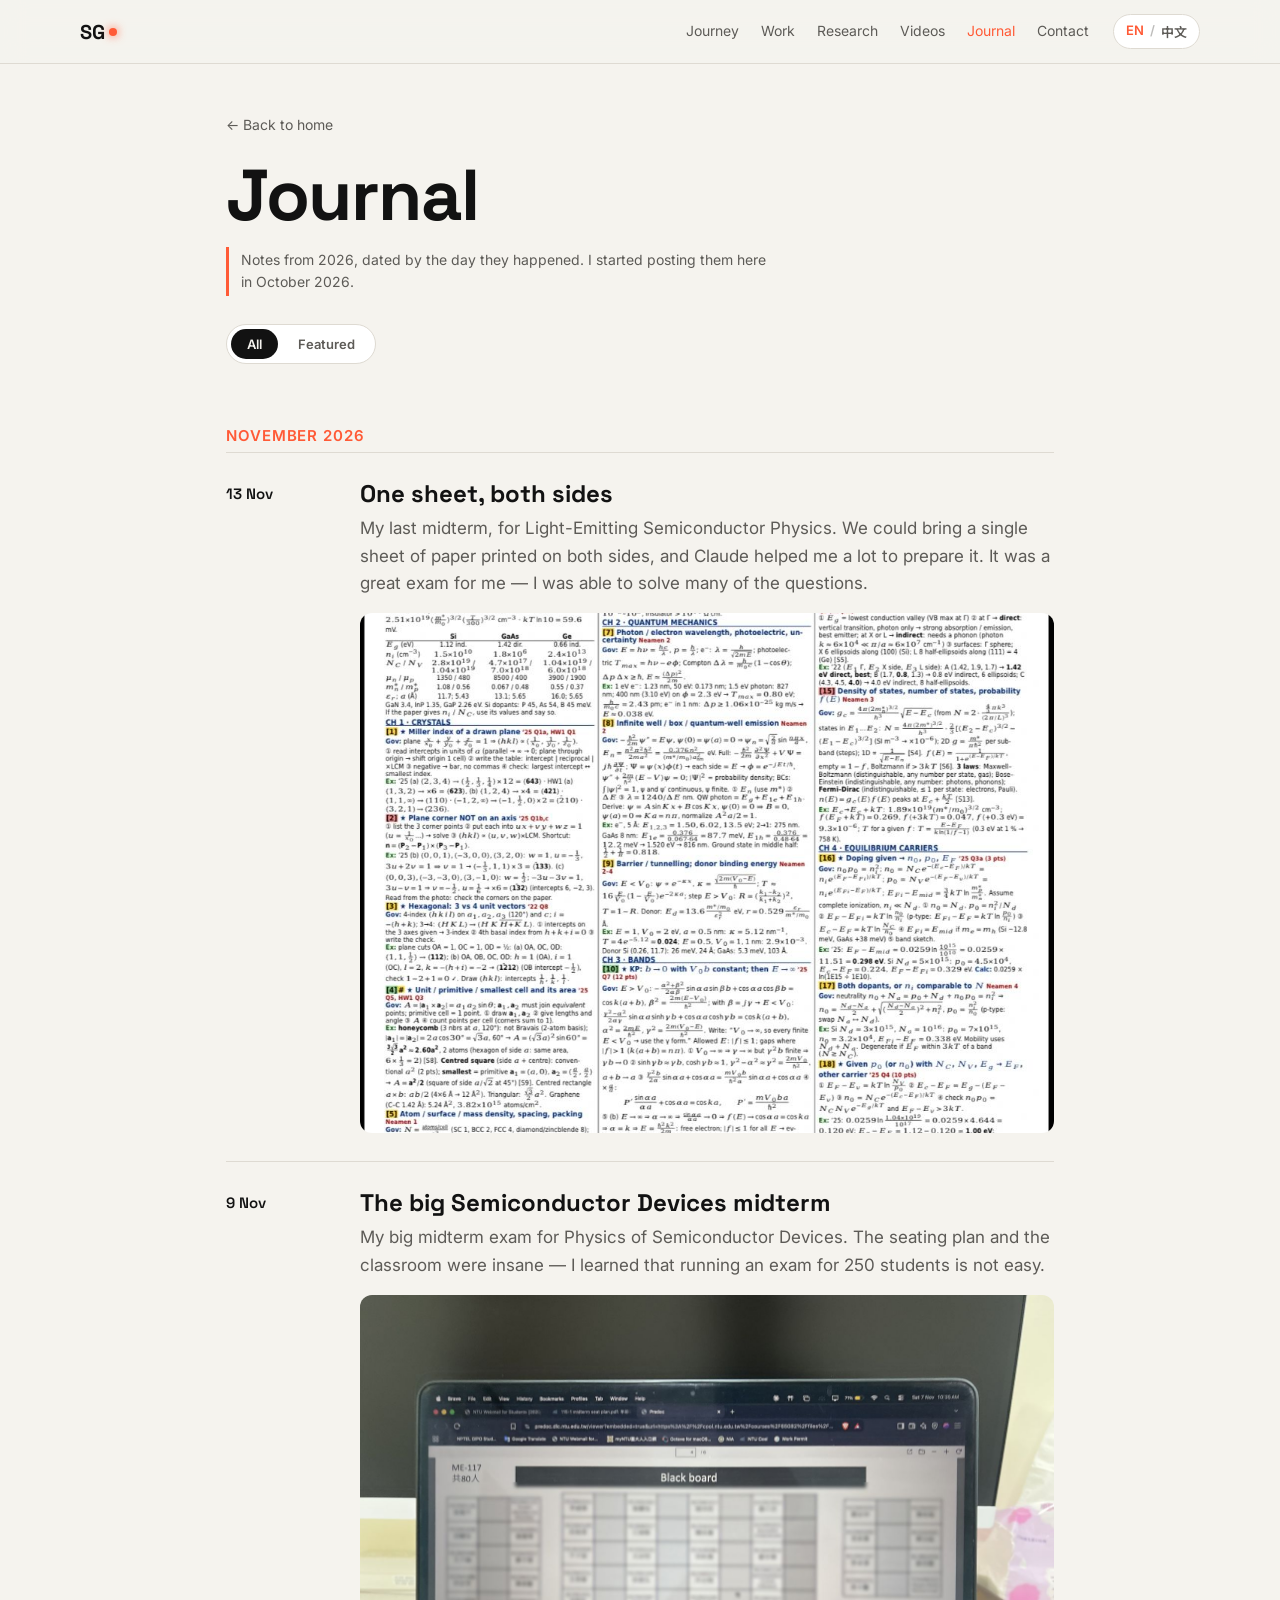
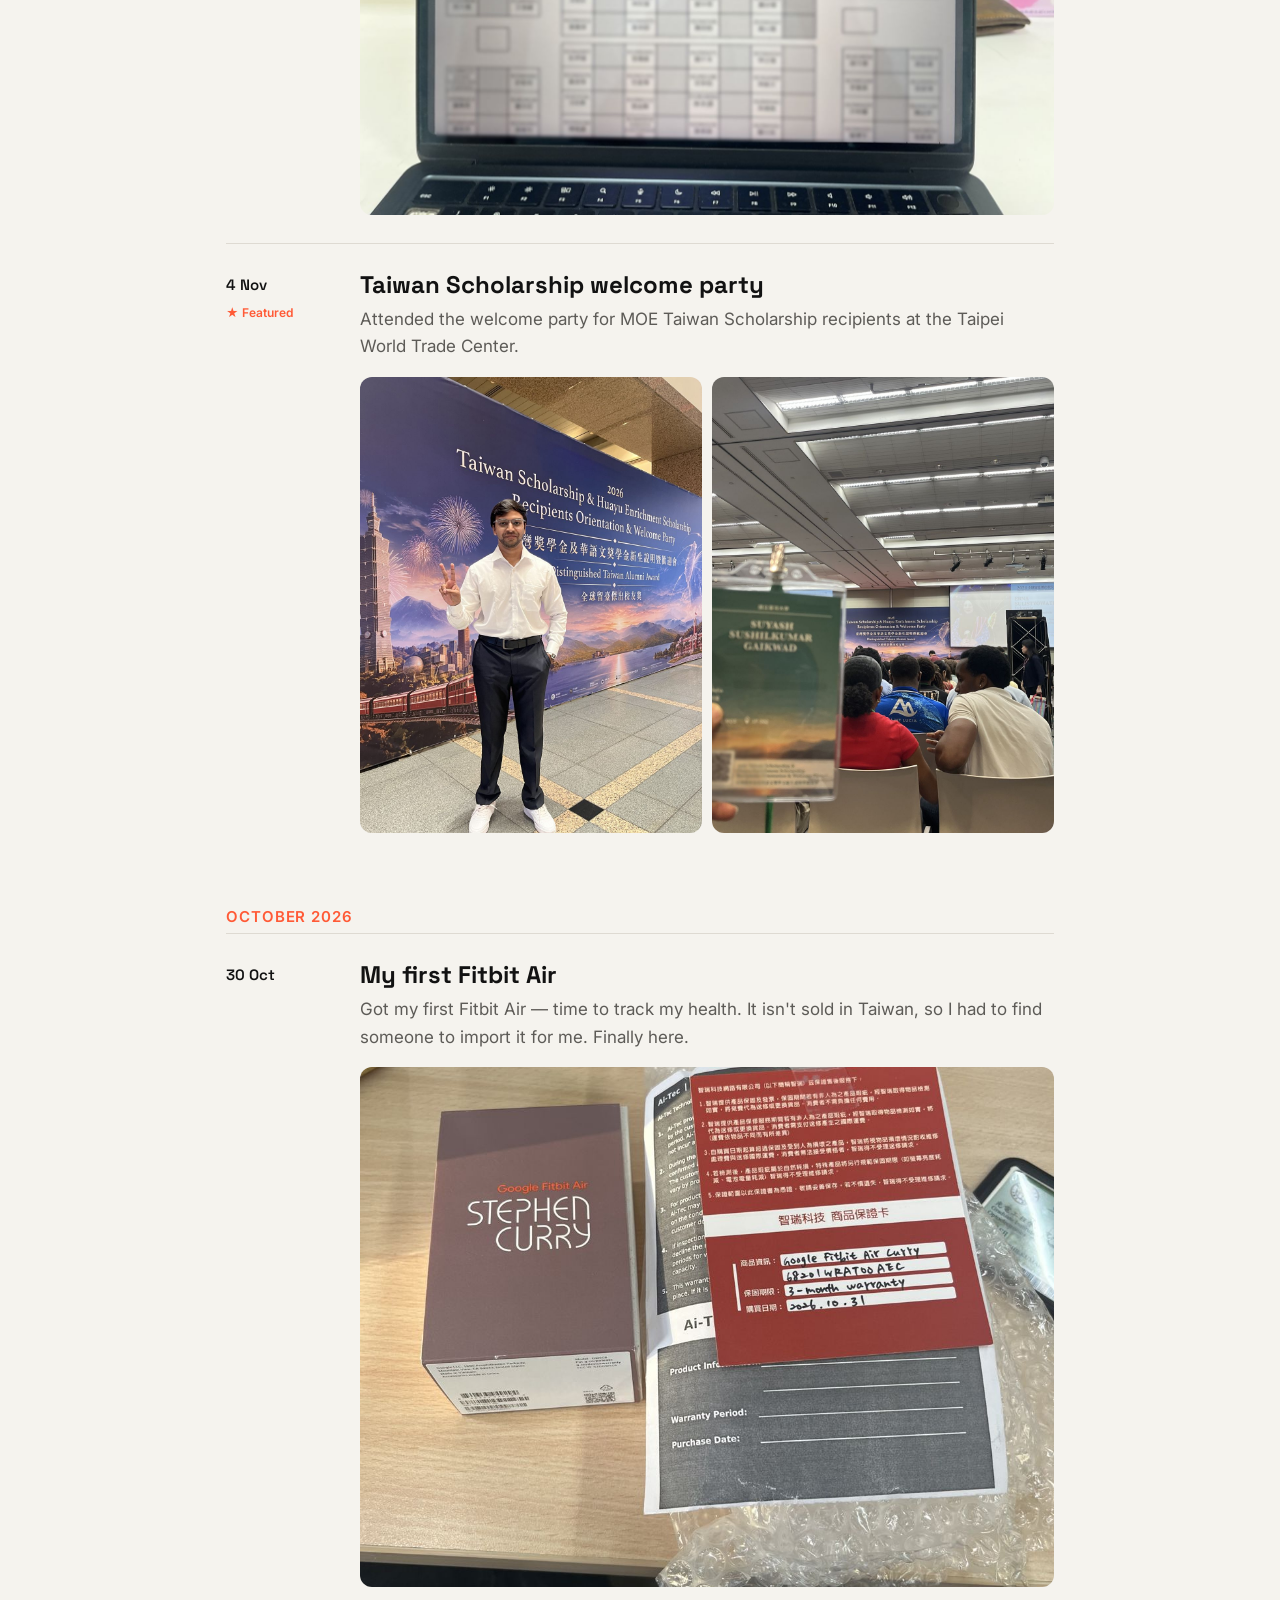
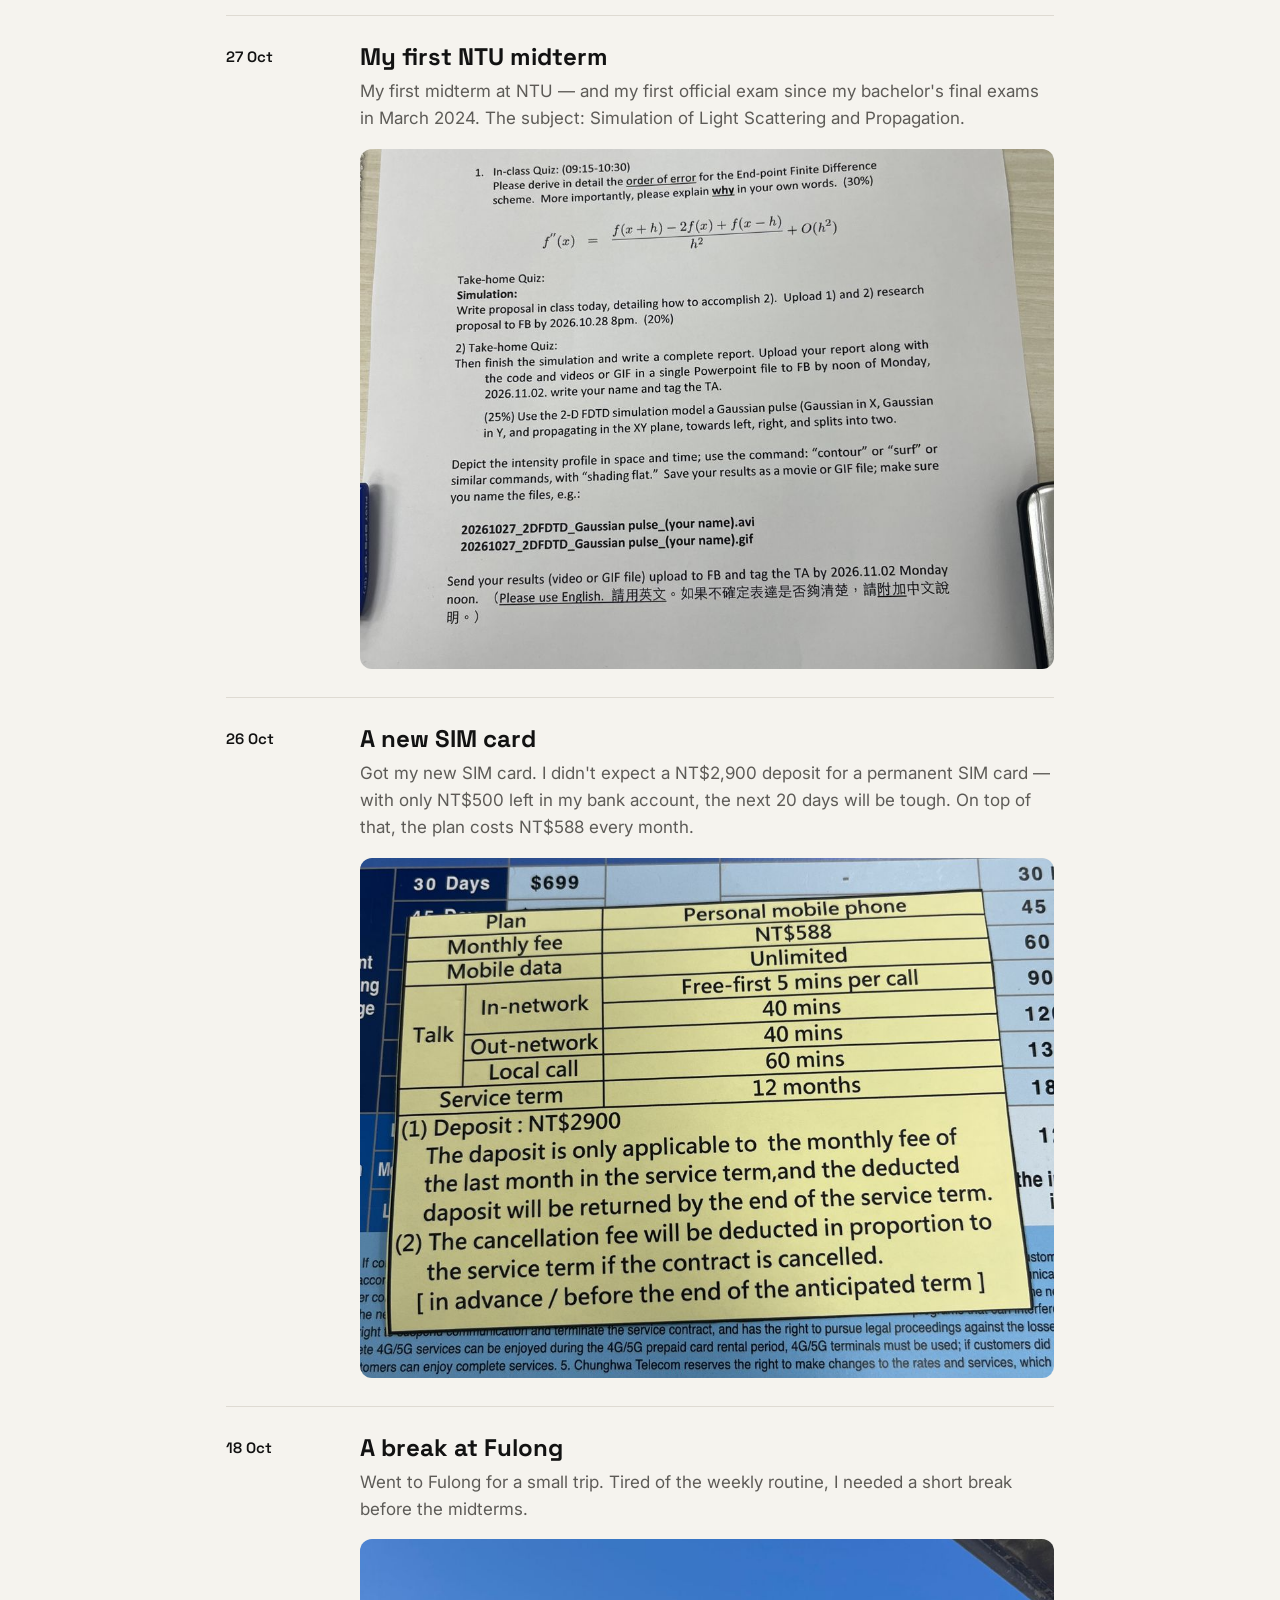
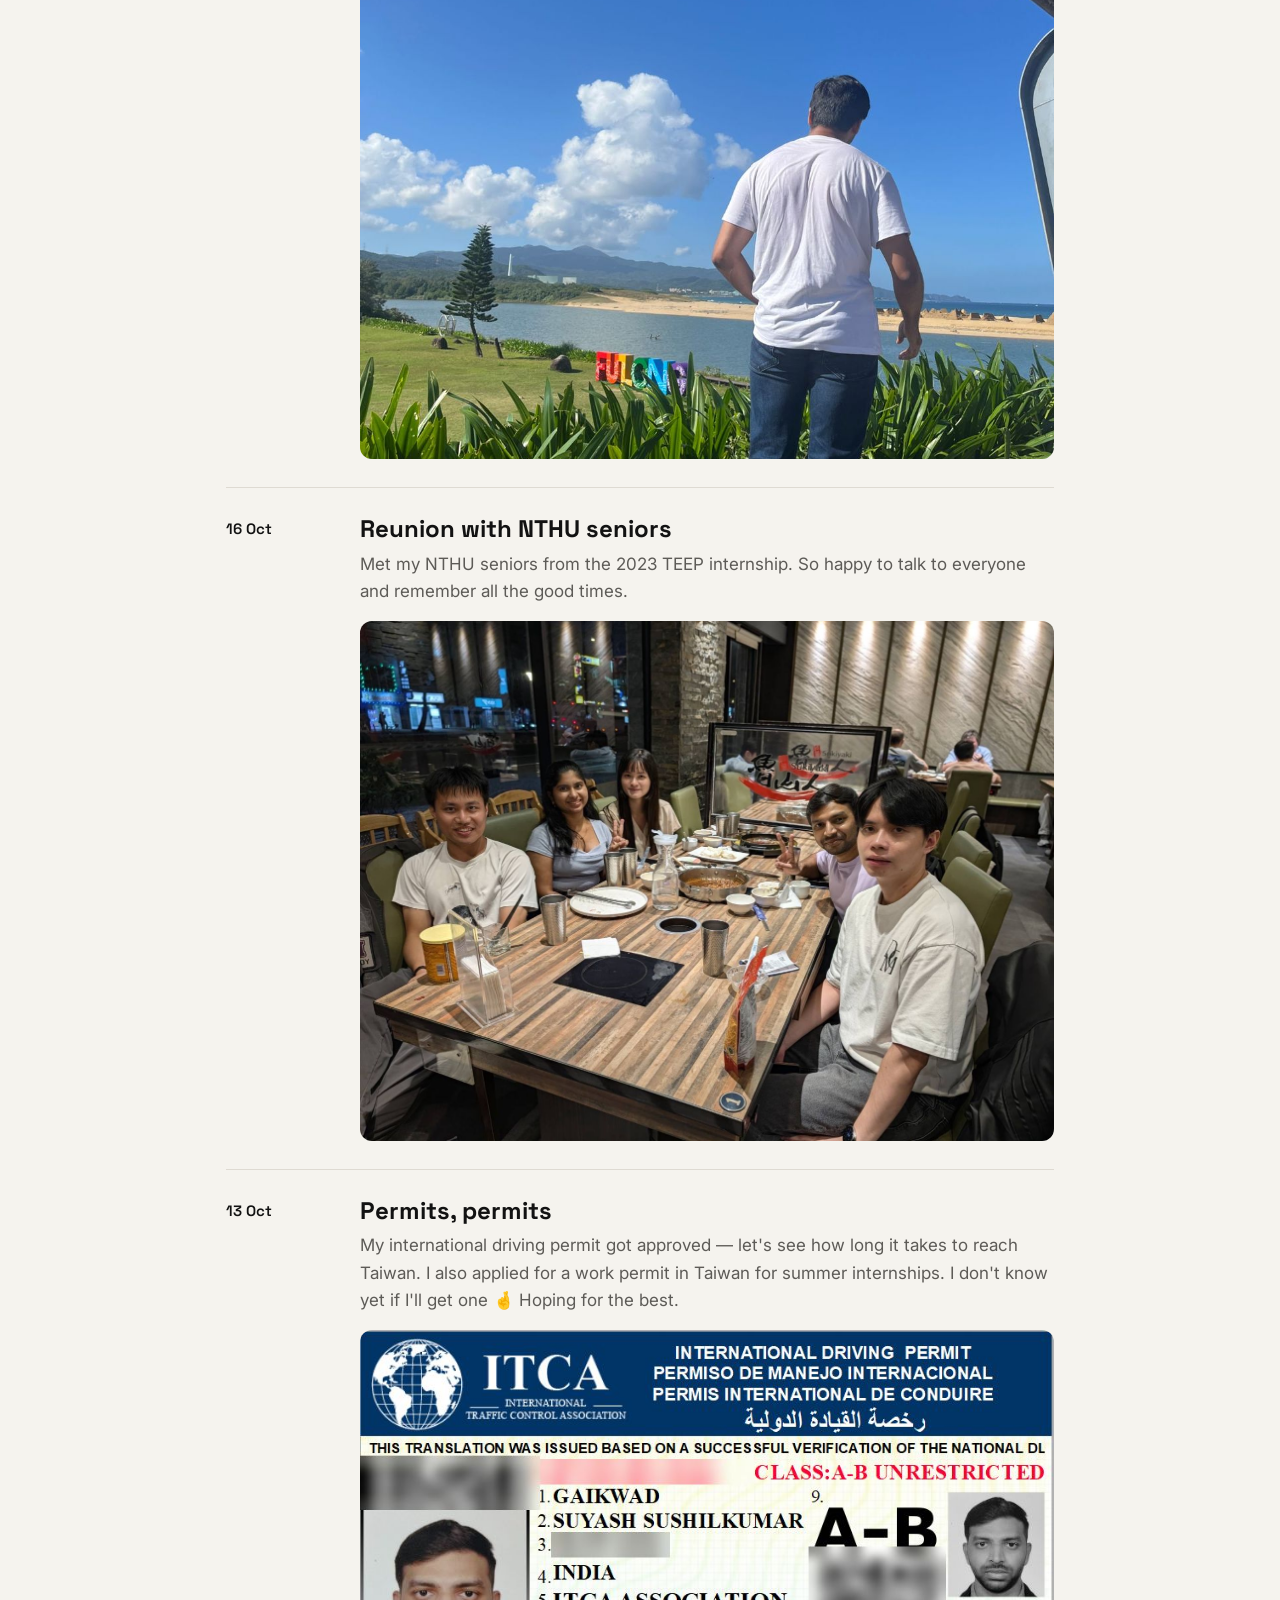
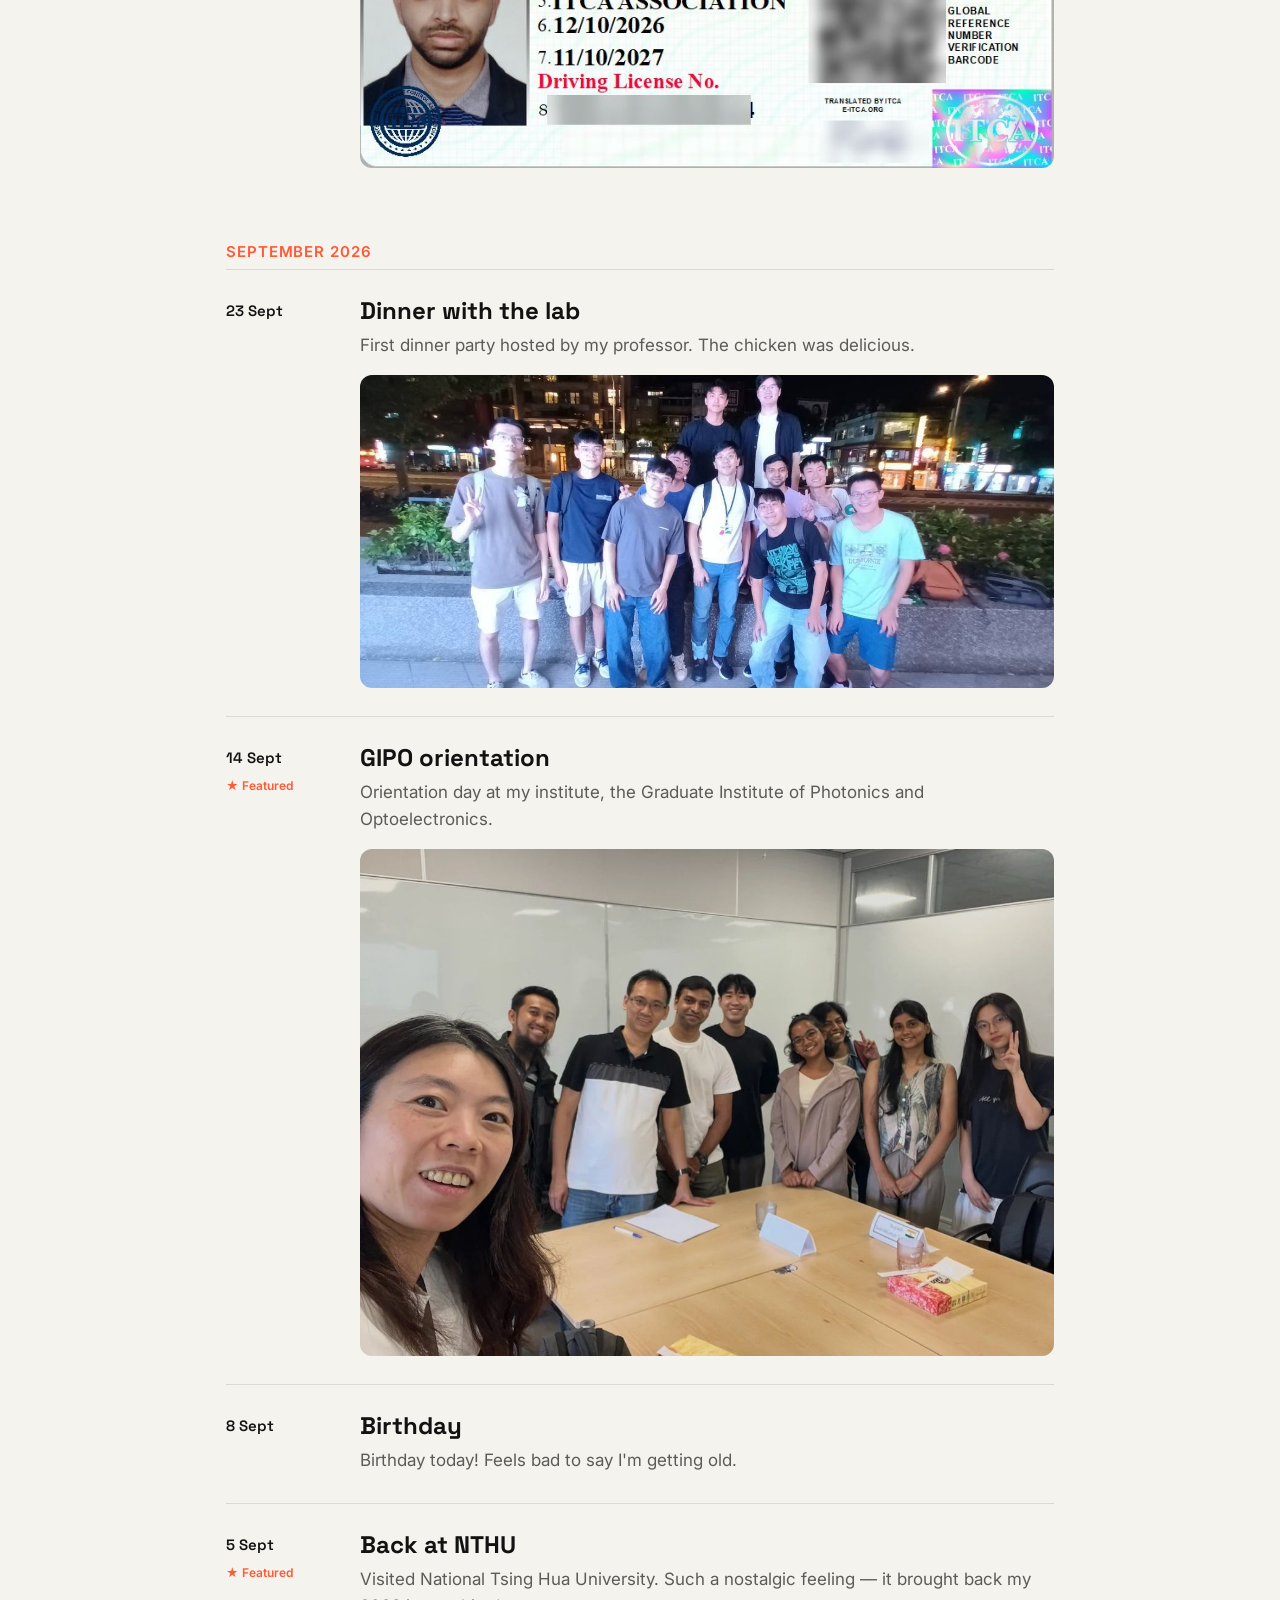
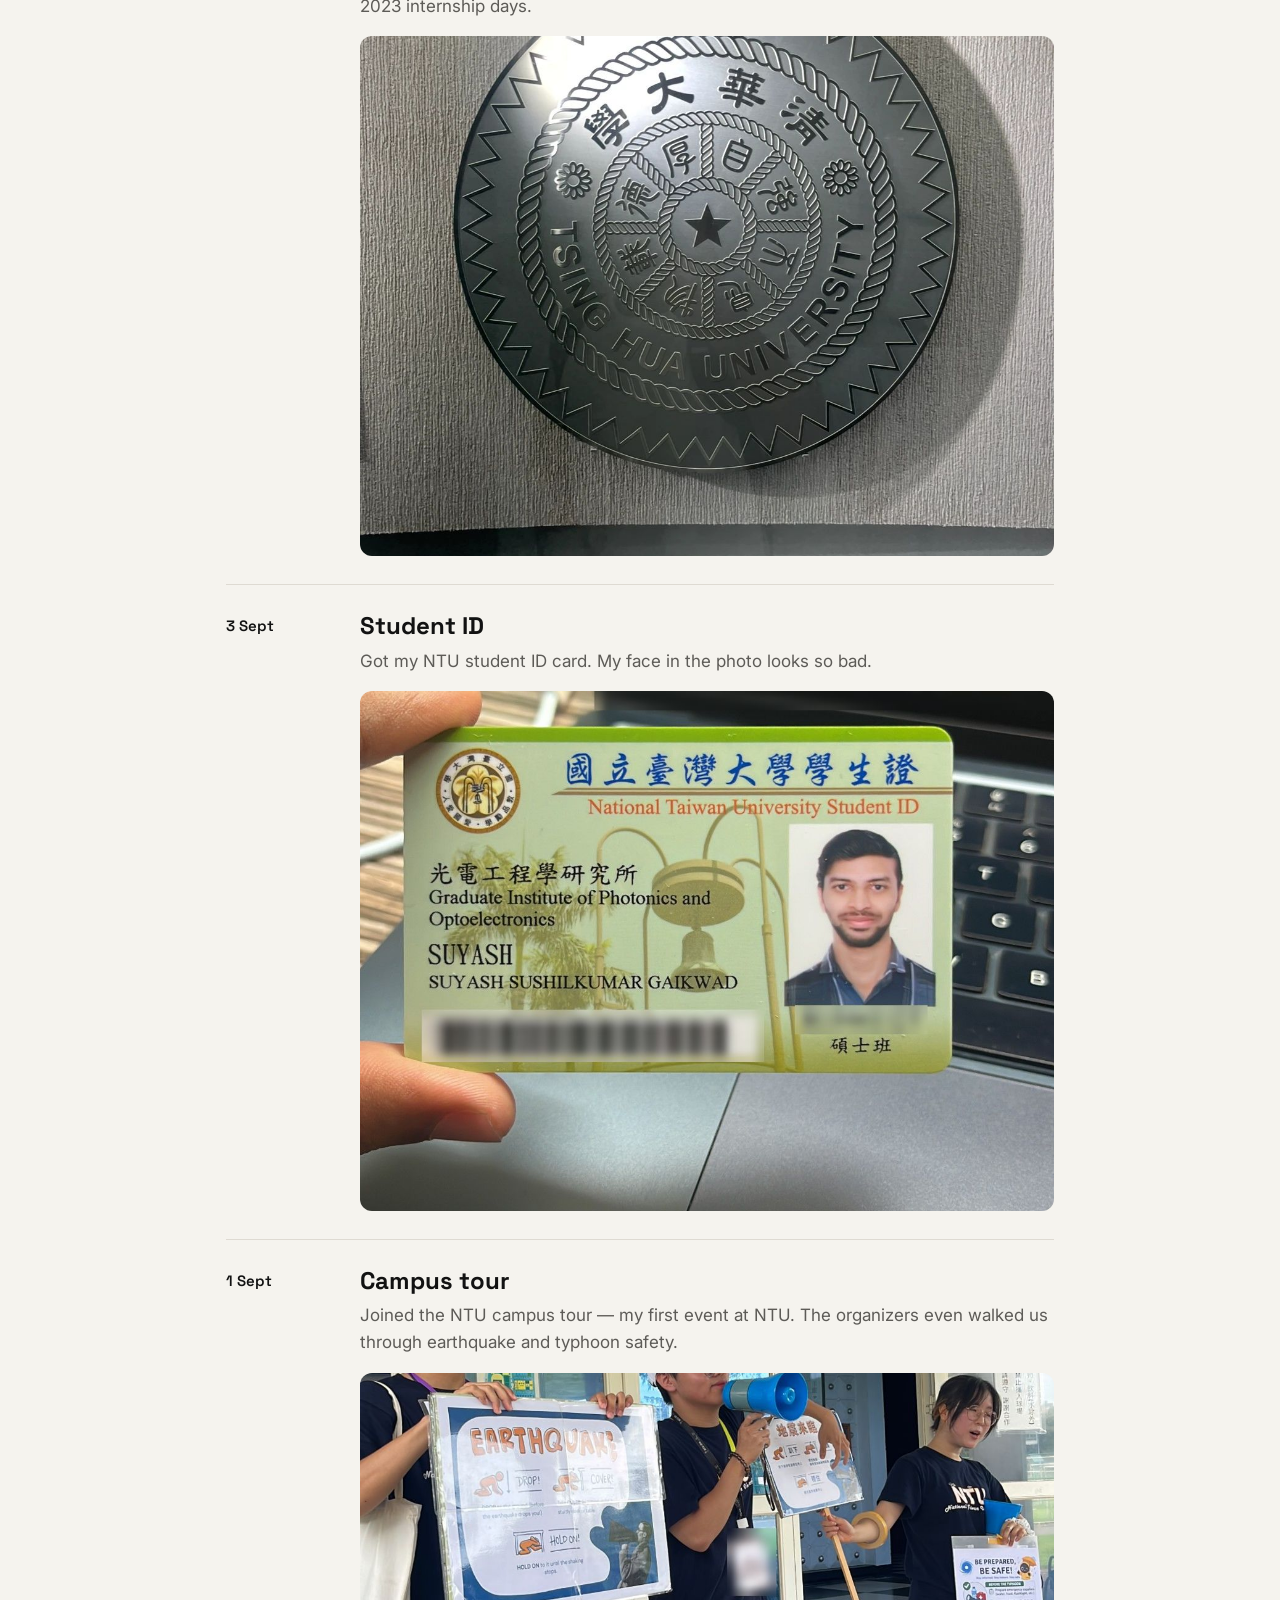
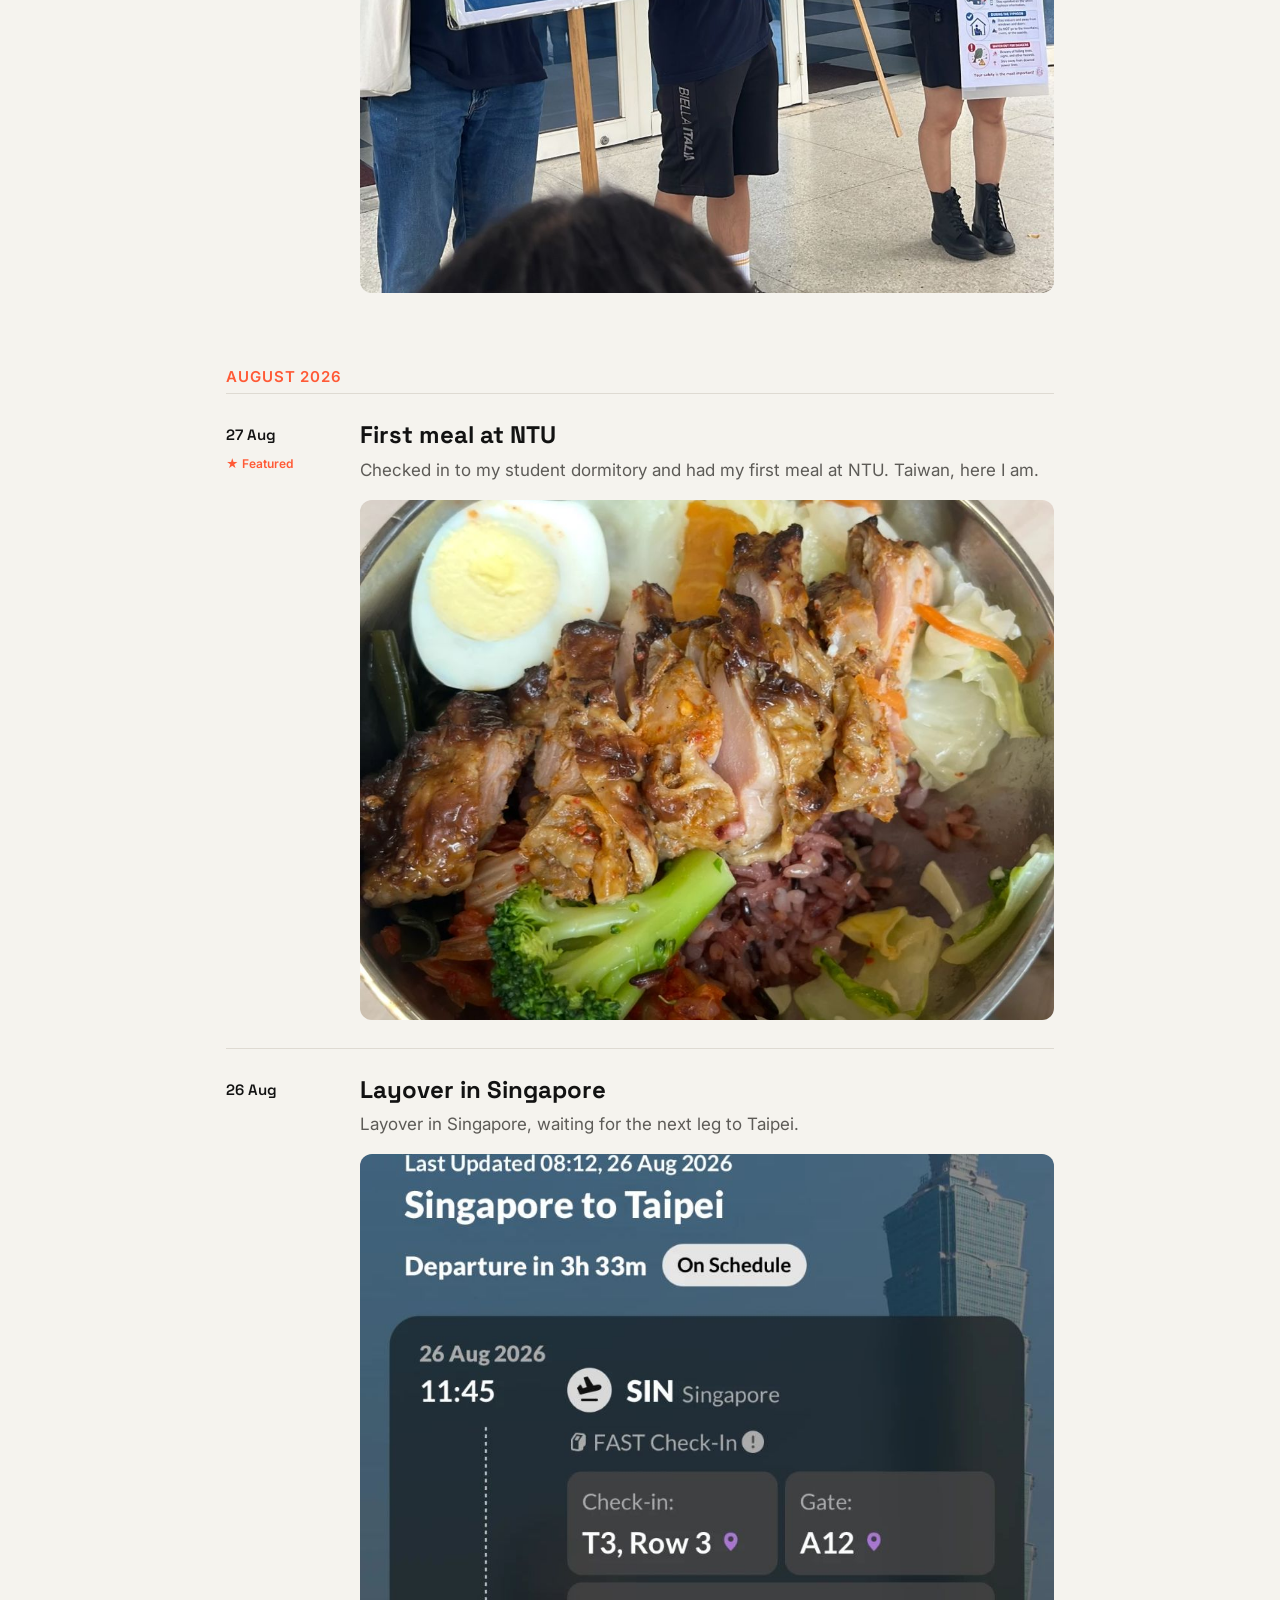
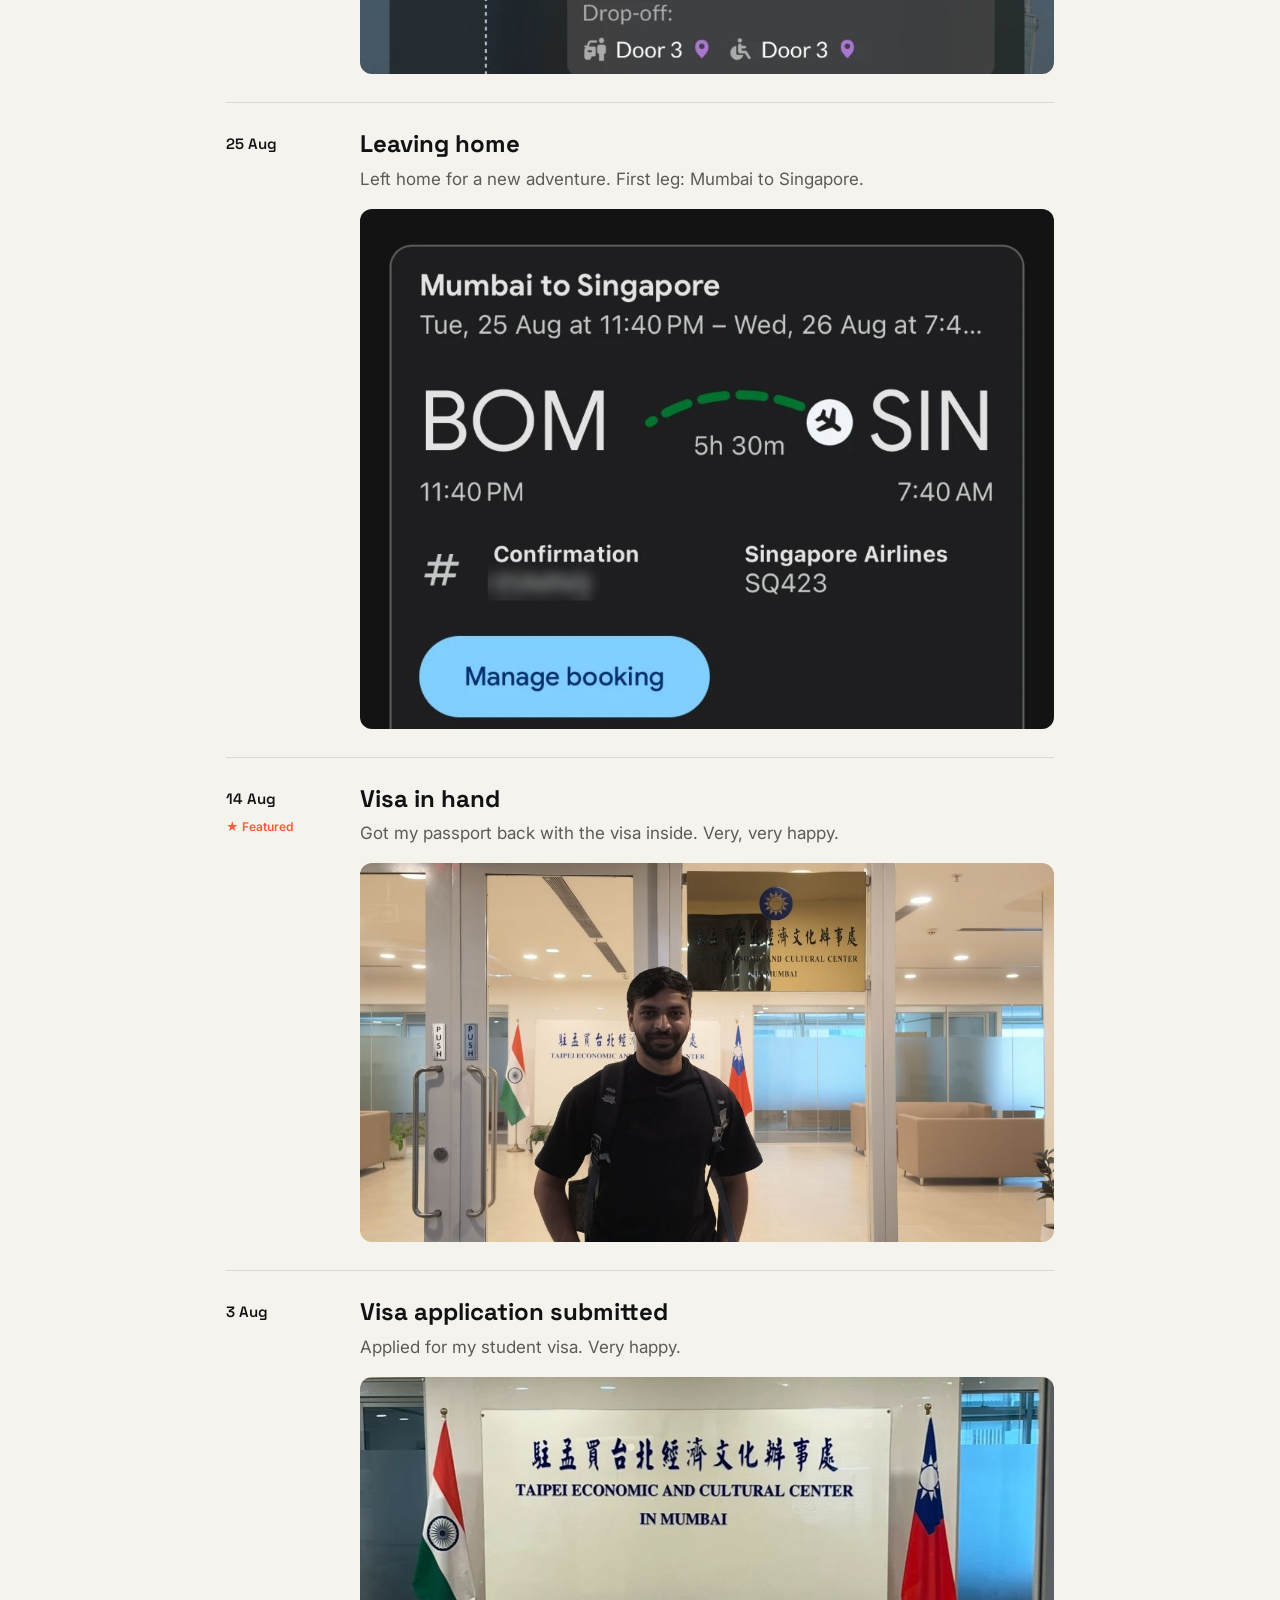
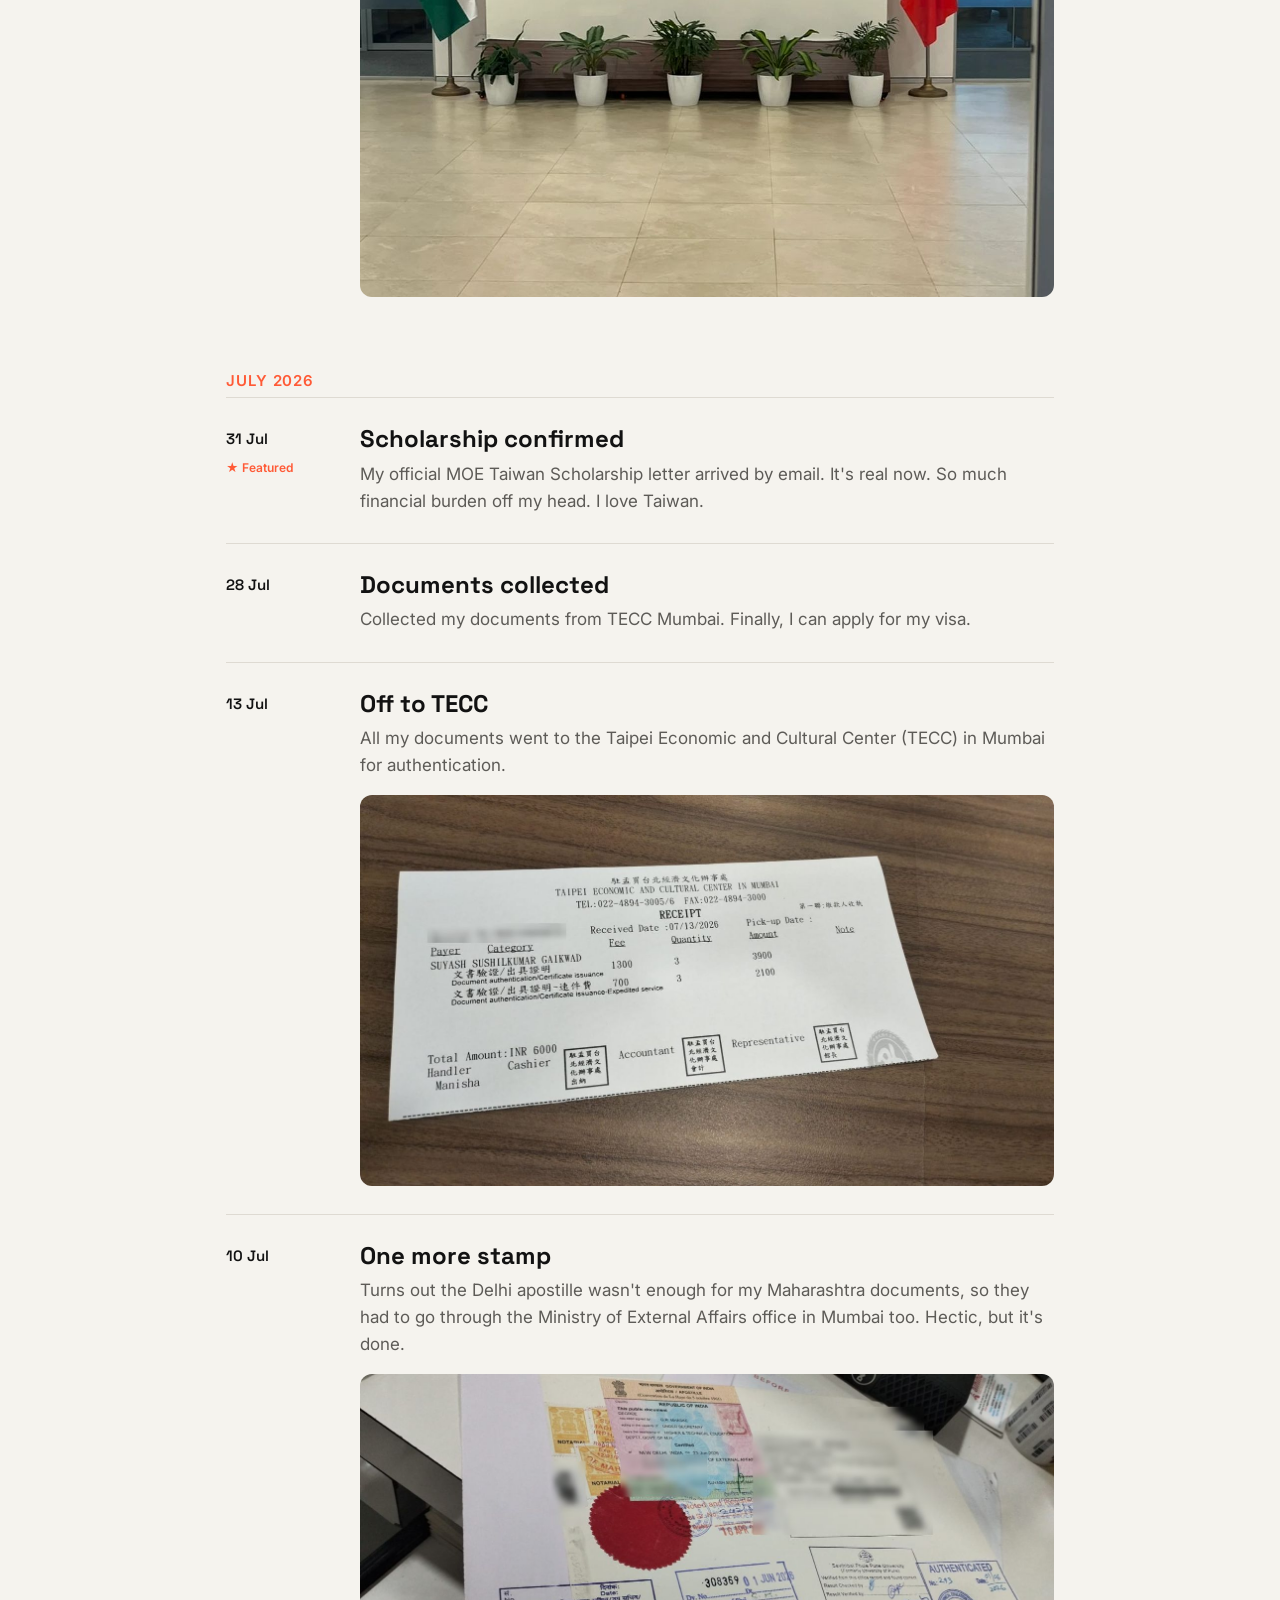
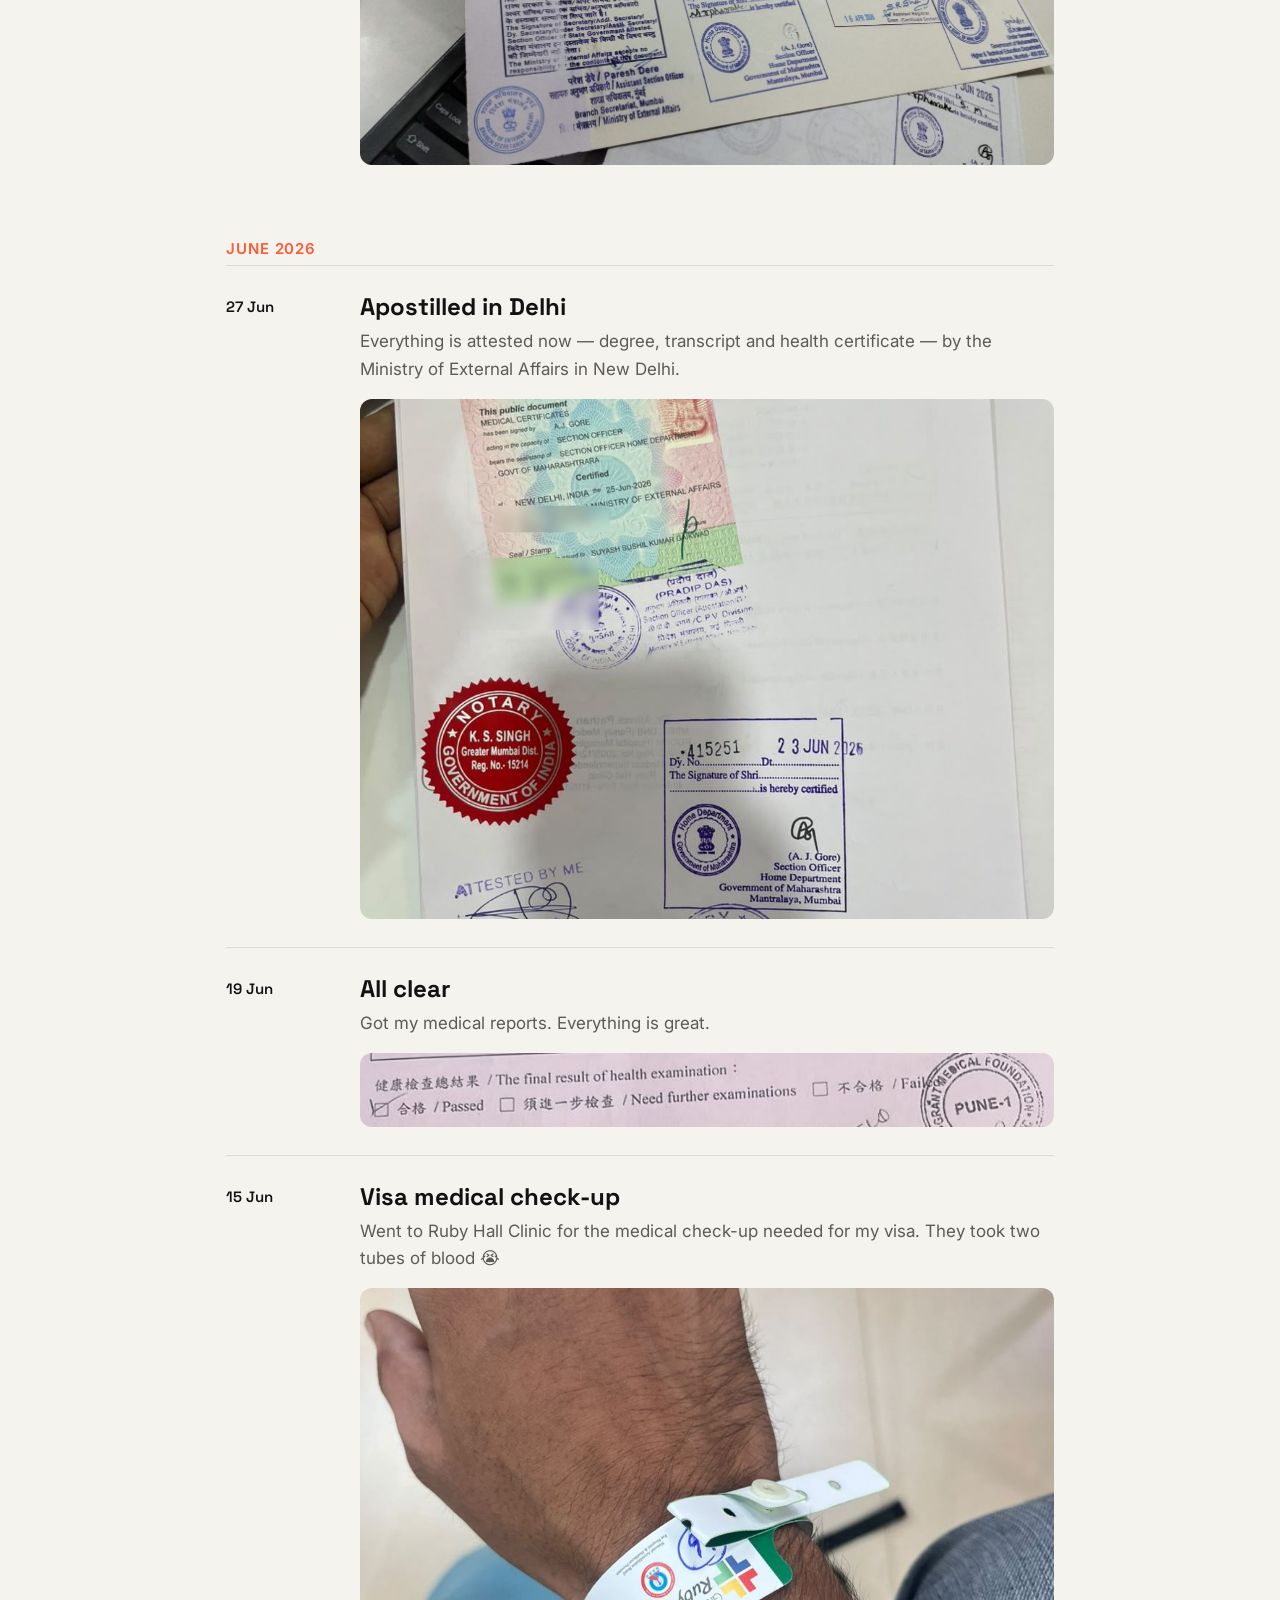
==== commit 91e9050e: "Journal: add 7 posts (18 Oct – 13 Nov 2026) Co-Authored-By: Claude Opus 5.5 <noreply@anthropic.com>" ====
--- a/journal.html
+++ b/journal.html
@@ -11,7 +11,7 @@
   <link rel="preconnect" href="https://fonts.googleapis.com">
   <link rel="preconnect" href="https://fonts.gstatic.com" crossorigin>
   <link href="https://fonts.googleapis.com/css2?family=Space+Grotesk:wght@400;500;700&family=Inter:wght@400;500;600&family=Noto+Sans+TC:wght@400;500;700&display=swap" rel="stylesheet">
-  <link rel="stylesheet" href="style.css?v=202610170920">
+  <link rel="stylesheet" href="style.css?v=202611151422">
 </head>
 <body>
 
@@ -48,8 +48,8 @@
   <a href="#top" data-i18n="foot.top">Back to top ↑</a>
 </footer>
 
-<script src="posts.js?v=202610170920"></script>
-<script src="journal.js?v=202610170920"></script>
-<script src="main.js?v=202610170920"></script>
+<script src="posts.js?v=202611151422"></script>
+<script src="journal.js?v=202611151422"></script>
+<script src="main.js?v=202611151422"></script>
 </body>
 </html>
